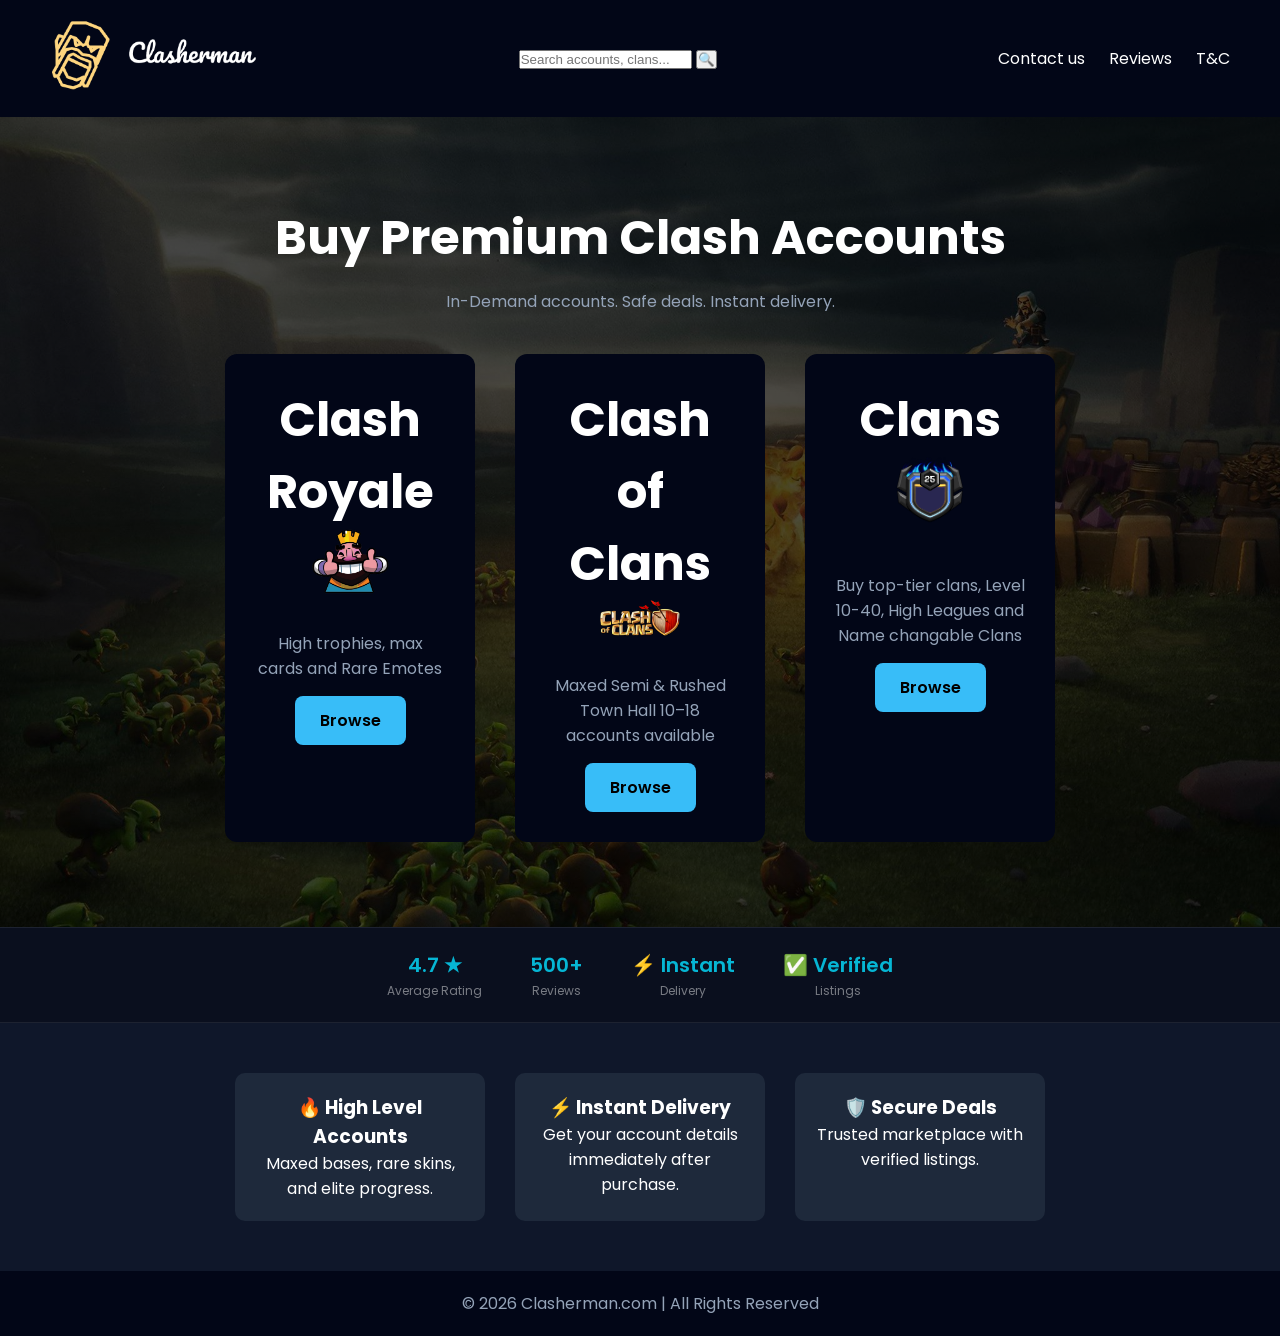
==== index.html @ 22ce2dc6 "Update index.html" ====
<!DOCTYPE html>
<html lang="en">
<head>
<meta charset="UTF-8">
<meta name="viewport" content="width=device-width, initial-scale=1.0">

<title>Clasherman - Premium Game Accounts</title>

<link rel="stylesheet" href="style.css">

<link href="https://fonts.googleapis.com/css2?family=Poppins:wght@300;500;700&display=swap" rel="stylesheet">
</head>

<body>

<!-- NAVBAR -->


<header class="navbar">
    
    <div class="logo">
    <img src="images/logo.png" alt="Clasherman Logo">
</div>

<div class="search-container">
    <input type="text" id="searchInput" placeholder="Search accounts, clans..." />
    <button id="searchBtn">🔍</button>
    <div id="searchResults" class="search-results"></div>
</div>

   <div class="mobile-nav">
    <a href="contact.html">Contact us</a>
    <a href="reviews.html">Reviews</a>
    <a href="terms.html">T&C</a>
</div>
</header>

<!-- HERO SECTION -->
<section class="hero">
    <div class="hero-content">
        <h2>Buy Premium Clash Accounts</h2>
        <p>In-Demand accounts. Safe deals. Instant delivery.</p>
       
        <section class="games">
   
    <div class="card">
        <h2>Clash Royale</h2>
        <img src="images/cr.png" class="card-img">
        <p>High trophies, max cards and Rare Emotes</p>
        <a href="cr.html" class="btn">Browse</a>
    </div>

     <div class="card">

        <h2>Clash of Clans</h2>
        <img src="images/coc.png" class="card-img">
        <p>Maxed Semi & Rushed Town Hall 10–18 accounts available</p>
        <a href="coc.html"class="btn">Browse</a>
    </div>


    <div class="card">
        <h2>Clans</h2>
        <img src="images/clan.png" class="card-img">
        <p>Buy top-tier clans, Level 10-40, High Leagues and Name changable Clans</p>
        <a href="clans.html"class="btn">Browse</a>
    </div>
</section>
    </div>
</section>

<!-- TRUST BAR -->
<section class="trust-bar">
    <div class="trust-item">
        <div class="trust-num">4.7 ★</div>
        <div class="trust-label">Average Rating</div>
    </div>
    <div class="trust-item">
        <div class="trust-num">500+</div>
        <div class="trust-label">Reviews</div>
    </div>
    <div class="trust-item">
        <div class="trust-num">⚡ Instant</div>
        <div class="trust-label">Delivery</div>
    </div>
    <div class="trust-item">
        <div class="trust-num">✅ Verified</div>
        <div class="trust-label">Listings</div>
    </div>
</section>

<style>
.trust-bar {
    display: flex;
    justify-content: center;
    align-items: center;
    gap: 48px;
    padding: 22px 24px;
    background: #0a0f1e;
    border-top: 1px solid rgba(255,255,255,0.08);
    border-bottom: 1px solid rgba(255,255,255,0.08);
    flex-wrap: wrap;
}
.trust-item {
    text-align: center;
}
.trust-num {
    font-size: 20px;
    font-weight: 600;
    color: #06b6d4;
    font-family: 'Poppins', sans-serif;
}
.trust-label {
    font-size: 12px;
    color: rgba(255,255,255,0.45);
    margin-top: 2px;
    font-family: 'Poppins', sans-serif;
}
</style>

<!-- FEATURES -->
<section class="features">
    <div class="feature-box">
        <h3>🔥 High Level Accounts</h3>
        <p>Maxed bases, rare skins, and elite progress.</p>
    </div>

    <div class="feature-box">
        <h3>⚡ Instant Delivery</h3>
        <p>Get your account details immediately after purchase.</p>
    </div>

    <div class="feature-box">
        <h3>🛡️ Secure Deals</h3>
        <p>Trusted marketplace with verified listings.</p>
    </div>
</section>

<!-- GAME SECTIONS -->


<!-- FOOTER -->
<footer>
    <p>© 2026 Clasherman.com | All Rights Reserved</p>
</footer>

</body>
</html>
---- style.css ----
* {
    margin: 0;
    padding: 0;
    box-sizing: border-box;
}

body {
    font-family: 'Poppins', sans-serif;
    background: #0f172a;
    color: white;
}

/* NAVBAR */
.navbar {
    display: flex;
    justify-content: space-between;
    align-items: center;
    padding: 20px 50px;
    background: #020617;
    flex-wrap: wrap;
}

.navbar a {
    color: white;
    margin-left: 20px;
    text-decoration: none;
    transition: 0.3s;
}

.navbar a:hover {
    color: #38bdf8;
}

.logo img {
    height: 70px;
    width: auto;
}

/* HERO */
.hero {
    min-height: 90vh;
    display: flex;
    justify-content: center;
    align-items: center;
    text-align: center;
    padding: 20px;

    background: 
        linear-gradient(rgba(0,0,0,0.7), rgba(0,0,0,0.7)),
        url("/images/bp.jpg");

    background-size: cover;
    background-position: center;
}

.hero h2 {
    font-size: 48px;
}

.hero p {
    margin: 15px 0;
    color: #94a3b8;
}

/* BUTTONS */
.buttons {
    display: flex;
    justify-content: center;
    gap: 30px;
    margin-top: 20px;
    flex-wrap: wrap;
}

.btn {
    padding: 12px 25px;
    background: #38bdf8;
    color: black;
    border-radius: 8px;
    font-weight: 600;
    text-decoration: none;
    display: inline-block;
}

.btn.secondary {
    background: transparent;
    border: 2px solid #38bdf8;
    color: #38bdf8;
}

/* FEATURES */
.features {
    display: flex;
    justify-content: center;
    gap: 30px;
    padding: 50px 20px;
    flex-wrap: wrap;
}

.feature-box {
    background: #1e293b;
    padding: 20px;
    border-radius: 10px;
    width: 250px;
    text-align: center;
}

/* GAME CARDS */
.games {
    display: flex;
    justify-content: center;
    gap: 40px;
    margin-top: 40px;
    flex-wrap: wrap;
    padding: 0 20px;
}

.card {
    background: #020617;
    padding: 30px;
    border-radius: 12px;
    text-align: center;
    width: 250px;
    transition: 0.3s;
}

.card:hover {
    transform: translateY(-10px);
    background: #1e293b;
}

.card-img {
    width: 80px;
    margin-bottom: 15px;
    transition: 0.3s;
}

.card:hover .card-img {
    transform: scale(1.1);
}

/* FOOTER */
footer {
    text-align: center;
    padding: 20px;
    background: #020617;
    color: #94a3b8;
}

/* ================= RESPONSIVE ================= */

/* Tablet */
@media (max-width: 992px) {
    .navbar {
        padding: 20px;
    }

    .hero h2 {
        font-size: 36px;
    }

    .features {
        gap: 20px;
    }

    .games {
        gap: 30px;
    }
}

/* Mobile */
@media (max-width: 768px) {

    /* Navbar */
    .navbar {
        flex-direction: column;
        text-align: center;
        gap: 10px;
    }

    .navbar a {
        margin: 8px 0;
    }

    .logo img {
        height: 50px;
    }

    /* Hero */
    .hero {
        min-height: 70vh;
    }

    .hero h2 {
        font-size: 28px;
    }

    .hero p {
        font-size: 14px;
    }

    /* Buttons */
    .buttons {
        flex-direction: column;
        align-items: center;
        gap: 15px;
    }

    .btn {
        width: 90%;
        text-align: center;
    }

    /* Features */
    .features {
        flex-direction: column;
        align-items: center;
    }

    .feature-box {
        width: 90%;
    }

    /* Cards */
    .games {
        flex-direction: column;
        align-items: center;
    }

    .card {
        width: 90%;
    }
}
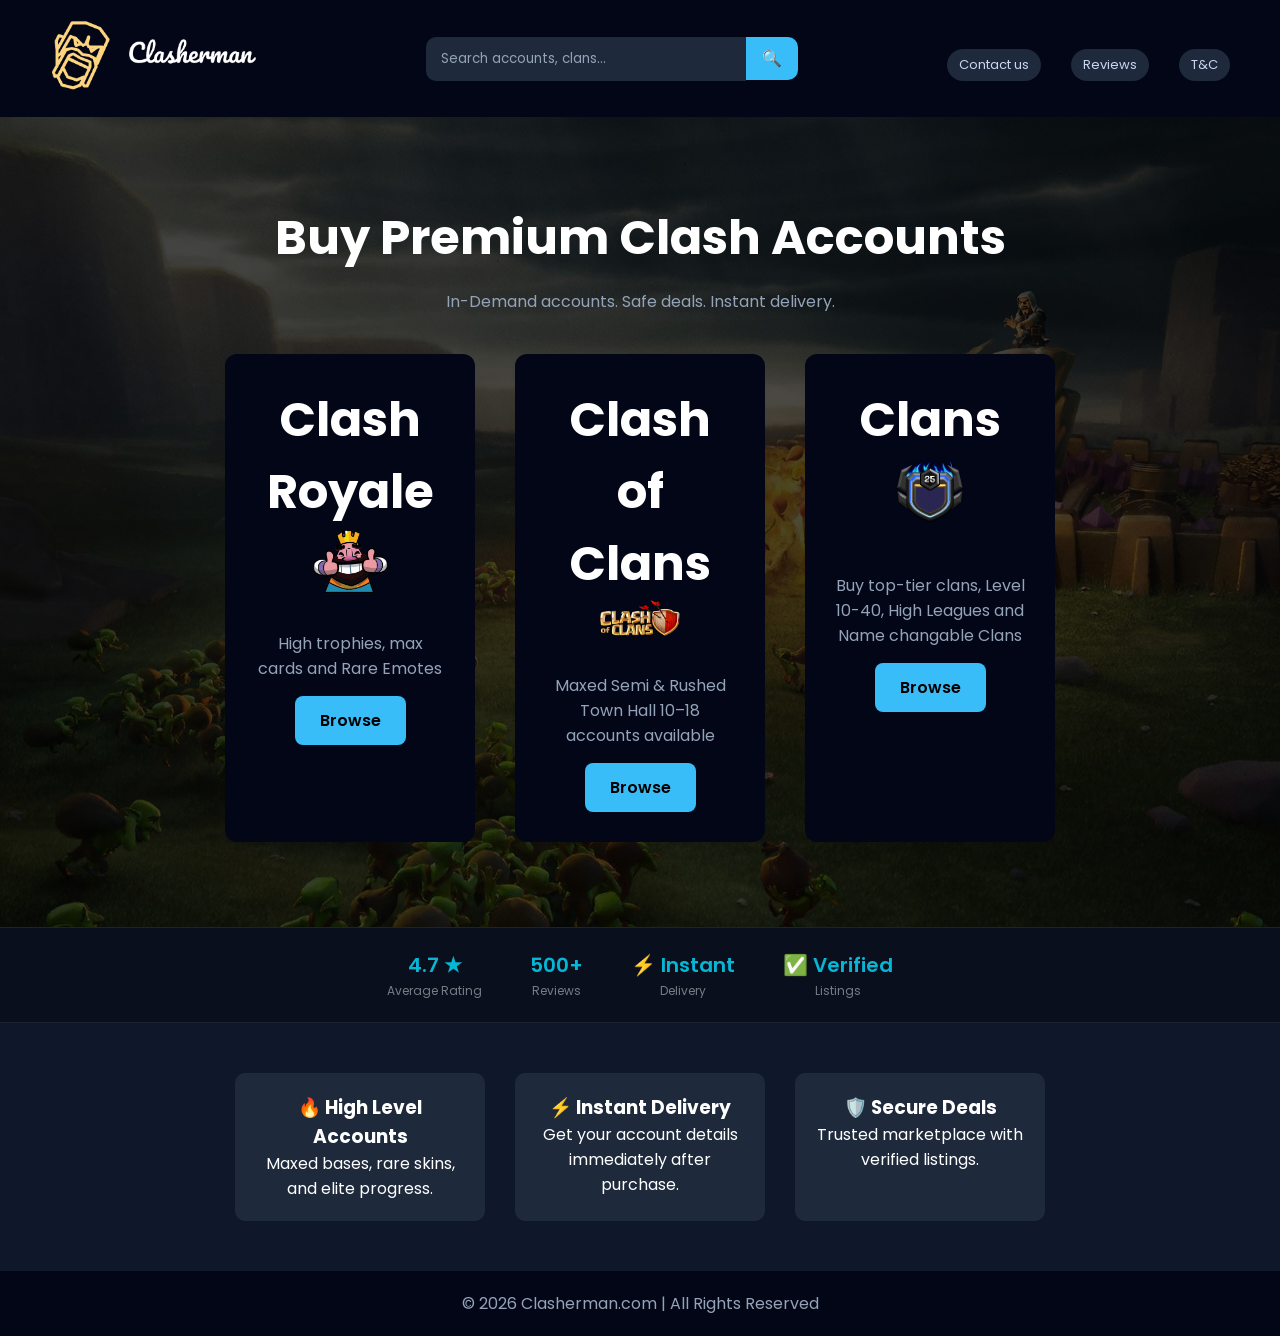
==== commit 3e26ee33: "Add files via upload" ====
--- a/index.html
+++ b/index.html
@@ -145,4 +145,4 @@
 </footer>
 
 </body>
-</html>
+</html>
--- a/style.css
+++ b/style.css
@@ -10,6 +10,99 @@
     color: white;
 }
 
+.search-container {
+    position: relative;
+    margin-left: 40px;
+}
+
+.search-container input {
+    padding: 10px 15px;
+    width: 250px;
+    border-radius: 8px;
+    border: none;
+    outline: none;
+    font-family: 'Poppins', sans-serif;
+}
+
+.search-container {
+    position: relative;
+    margin-left: 40px;
+    display: flex;
+    align-items: center;
+}
+
+.search-container input {
+    padding: 12px 15px;
+    width: 320px; /* wider */
+    border-radius: 10px 0 0 10px;
+    border: none;
+    outline: none;
+    font-family: 'Poppins', sans-serif;
+    background: #1e293b;
+    color: white;
+}
+
+.search-container input::placeholder {
+    color: #94a3b8;
+}
+
+.search-container button {
+    padding: 12px 16px;
+    border: none;
+    background: #38bdf8;
+    color: white;
+    border-radius: 0 10px 10px 0;
+    cursor: pointer;
+    font-size: 16px;
+}
+
+.search-container button:hover {
+    background: #0ea5e9;
+}
+
+/* Dropdown */
+.search-results {
+    position: absolute;
+    top: 50px;
+    width: 100%;
+    background: #0f172a;
+    border-radius: 10px;
+    display: none;
+    max-height: 250px;
+    overflow-y: auto;
+    z-index: 999;
+    border: 1px solid #1e293b;
+}
+
+.search-results div {
+    padding: 12px;
+    cursor: pointer;
+    border-bottom: 1px solid #1e293b;
+    color: white;
+}
+
+.search-results div:hover {
+    background: #1e293b;
+}
+
+@media (max-width: 768px) {
+    .search-container {
+        width: 100%;
+        margin: 10px 0;
+    }
+
+    .search-container input {
+        max-width: 100%;
+        width: 100%;
+        font-size: 14px;
+    }
+
+    .search-container button {
+        padding: 10px;
+    }
+}
+
+
 /* NAVBAR */
 .navbar {
     display: flex;
@@ -29,6 +122,29 @@
 
 .navbar a:hover {
     color: #38bdf8;
+}
+
+.mobile-nav {
+    display: flex;
+    justify-content: center;
+    gap: 10px;
+    margin-top: 12px;
+    flex-wrap: wrap;
+}
+
+.mobile-nav a {
+    text-decoration: none;
+    color: #cbd5f5;
+    font-size: 13px;
+    padding: 6px 12px;
+    background: #1e293b;
+    border-radius: 20px;
+    transition: 0.2s;
+}
+
+.mobile-nav a:hover {
+    background: #38bdf8;
+    color: white;
 }
 
 .logo img {
@@ -230,3 +346,13 @@
         width: 90%;
     }
 }
+
+.email-link {
+    color: #38bdf8;
+    text-decoration: none;
+    font-weight: 500;
+}
+
+.email-link:hover {
+    text-decoration: underline;
+}
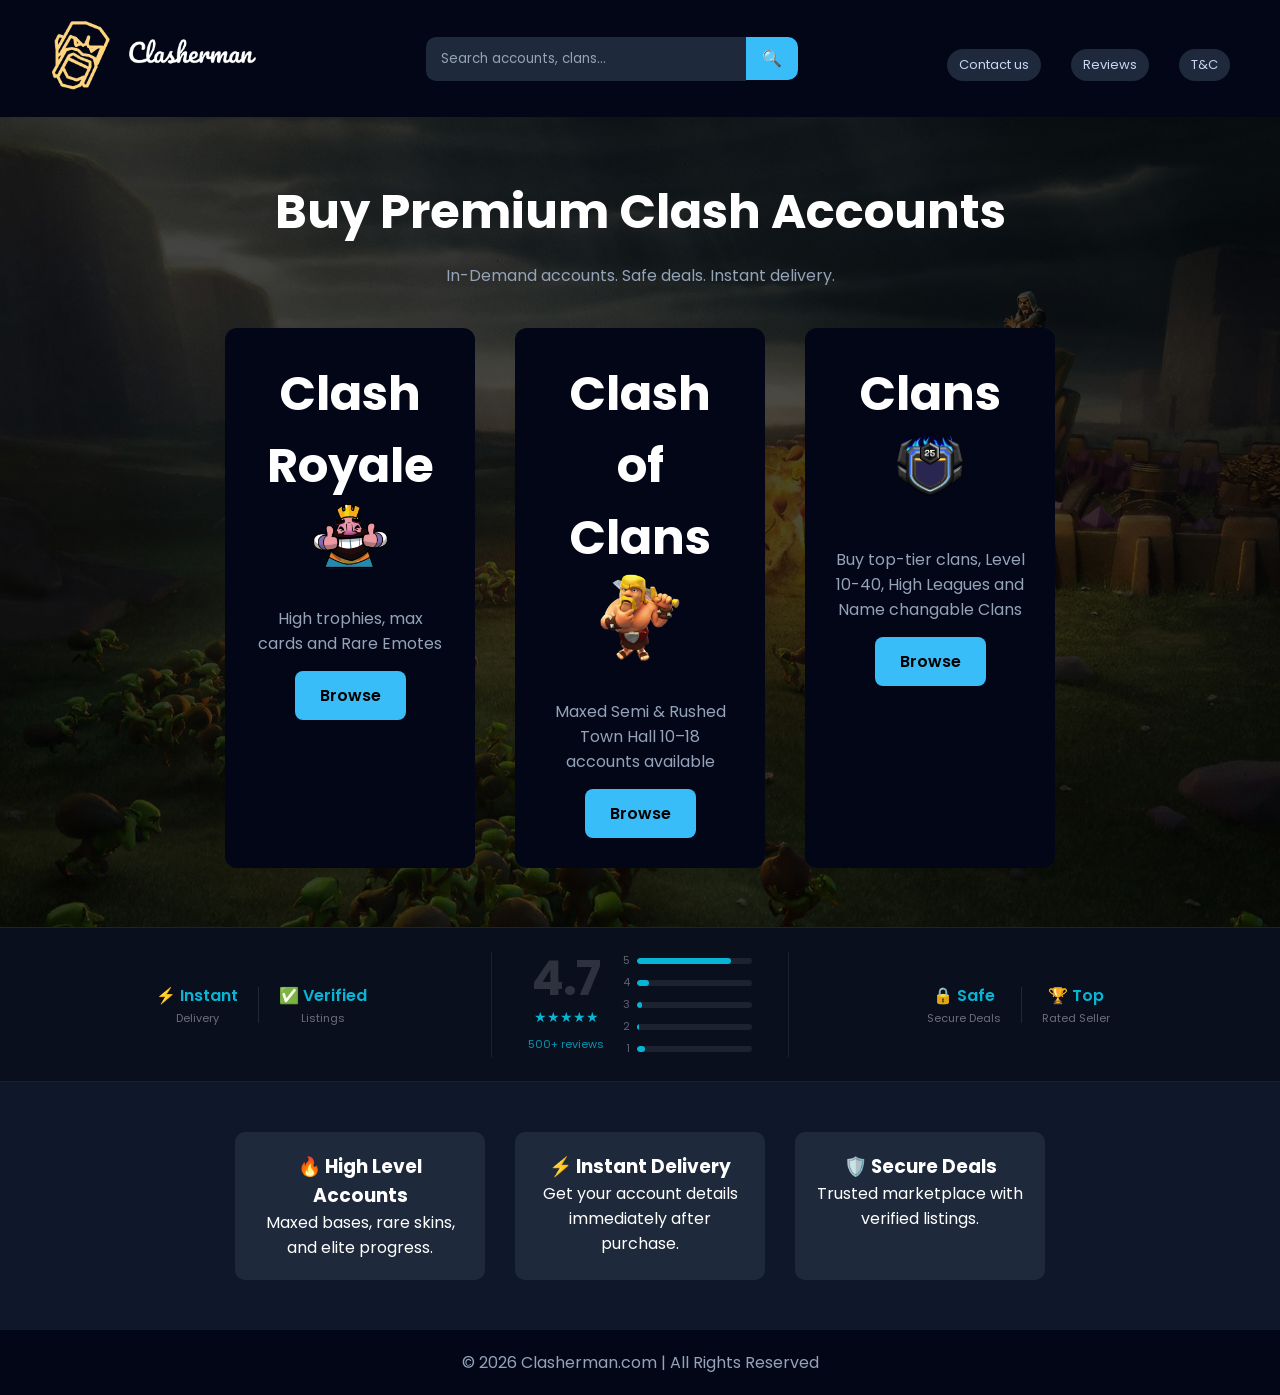
==== commit b8c72685: "Update index.html" ====
--- a/index.html
+++ b/index.html
@@ -10,29 +10,40 @@
 
 <link href="https://fonts.googleapis.com/css2?family=Poppins:wght@300;500;700&display=swap" rel="stylesheet">
 </head>
-
+<!--Start of Tawk.to Script-->
+<!--Start of Tawk.to Script-->
+<script type="text/javascript">
+var Tawk_API=Tawk_API||{}, Tawk_LoadStart=new Date();
+(function(){
+var s1=document.createElement("script"),s0=document.getElementsByTagName("script")[0];
+s1.async=true;
+s1.src='https://embed.tawk.to/69d222061772311c3585e2a0/1jled9qr1';
+s1.charset='UTF-8';
+s1.setAttribute('crossorigin','*');
+s0.parentNode.insertBefore(s1,s0);
+})();
+</script>
+<!--End of Tawk.to Script-->
+<!--End of Tawk.to Script-->
 <body>
 
 <!-- NAVBAR -->
-
-
 <header class="navbar">
-    
     <div class="logo">
-    <img src="images/logo.png" alt="Clasherman Logo">
-</div>
-
-<div class="search-container">
-    <input type="text" id="searchInput" placeholder="Search accounts, clans..." />
-    <button id="searchBtn">🔍</button>
-    <div id="searchResults" class="search-results"></div>
-</div>
-
-   <div class="mobile-nav">
-    <a href="contact.html">Contact us</a>
-    <a href="reviews.html">Reviews</a>
-    <a href="terms.html">T&C</a>
-</div>
+        <img src="images/logo.png" alt="Clasherman Logo">
+    </div>
+
+    <div class="search-container">
+        <input type="text" id="searchInput" placeholder="Search accounts, clans..." />
+        <button id="searchBtn">🔍</button>
+        <div id="searchResults" class="search-results"></div>
+    </div>
+
+    <div class="mobile-nav">
+        <a href="https://tawk.to/chat/69d222061772311c3585e2a0/1jled9qr1">Contact us</a>
+        <a href="reviews.html">Reviews</a>
+        <a href="terms.html">T&C</a>
+    </div>
 </header>
 
 <!-- HERO SECTION -->
@@ -40,81 +51,183 @@
     <div class="hero-content">
         <h2>Buy Premium Clash Accounts</h2>
         <p>In-Demand accounts. Safe deals. Instant delivery.</p>
-       
+
         <section class="games">
-   
-    <div class="card">
-        <h2>Clash Royale</h2>
-        <img src="images/cr.png" class="card-img">
-        <p>High trophies, max cards and Rare Emotes</p>
-        <a href="cr.html" class="btn">Browse</a>
-    </div>
-
-     <div class="card">
-
-        <h2>Clash of Clans</h2>
-        <img src="images/coc.png" class="card-img">
-        <p>Maxed Semi & Rushed Town Hall 10–18 accounts available</p>
-        <a href="coc.html"class="btn">Browse</a>
-    </div>
-
-
-    <div class="card">
-        <h2>Clans</h2>
-        <img src="images/clan.png" class="card-img">
-        <p>Buy top-tier clans, Level 10-40, High Leagues and Name changable Clans</p>
-        <a href="clans.html"class="btn">Browse</a>
+            <div class="card">
+                <h2>Clash Royale</h2>
+                <img src="images/cr.png" class="card-img">
+                <p>High trophies, max cards and Rare Emotes</p>
+                <a href="cr.html" class="btn">Browse</a>
+            </div>
+            <div class="card">
+                <h2>Clash of Clans</h2>
+                <img src="images/coc.png" class="card-img">
+                <p>Maxed Semi & Rushed Town Hall 10–18 accounts available</p>
+                <a href="coc.html" class="btn">Browse</a>
+            </div>
+            <div class="card">
+                <h2>Clans</h2>
+                <img src="images/clan.png" class="card-img">
+                <p>Buy top-tier clans, Level 10-40, High Leagues and Name changable Clans</p>
+                <a href="clans.html" class="btn">Browse</a>
+            </div>
+        </section>
     </div>
 </section>
-    </div>
+
+<!-- TRUST + RATING BAR -->
+<section class="trust-rating-bar">
+
+    <!-- Left: stat pills -->
+    <div class="trust-stats">
+        <div class="trust-item">
+            <div class="trust-num">⚡ Instant</div>
+            <div class="trust-label">Delivery</div>
+        </div>
+        <div class="trust-divider"></div>
+        <div class="trust-item">
+            <div class="trust-num">✅ Verified</div>
+            <div class="trust-label">Listings</div>
+        </div>
+    </div>
+
+    <!-- Center: big score + bars -->
+    <div class="rating-center">
+        <div class="rating-score-col">
+            <div class="rating-big">4.7</div>
+            <div class="rating-stars">★★★★★</div>
+            <a href="reviews.html" class="rating-link">500+ reviews</a>
+        </div>
+        <div class="rating-bars-col">
+            <div class="rb-row"><span class="rb-lbl">5</span><div class="rb-track"><div class="rb-fill" style="width:82%"></div></div></div>
+            <div class="rb-row"><span class="rb-lbl">4</span><div class="rb-track"><div class="rb-fill" style="width:10%"></div></div></div>
+            <div class="rb-row"><span class="rb-lbl">3</span><div class="rb-track"><div class="rb-fill" style="width:4%"></div></div></div>
+            <div class="rb-row"><span class="rb-lbl">2</span><div class="rb-track"><div class="rb-fill" style="width:2%"></div></div></div>
+            <div class="rb-row"><span class="rb-lbl">1</span><div class="rb-track"><div class="rb-fill" style="width:7%"></div></div></div>
+        </div>
+    </div>
+
+    <!-- Right: stat pills -->
+    <div class="trust-stats">
+        <div class="trust-item">
+            <div class="trust-num">🔒 Safe</div>
+            <div class="trust-label">Secure Deals</div>
+        </div>
+        <div class="trust-divider"></div>
+        <div class="trust-item">
+            <div class="trust-num">🏆 Top</div>
+            <div class="trust-label">Rated Seller</div>
+        </div>
+    </div>
+
 </section>
 
-<!-- TRUST BAR -->
-<section class="trust-bar">
-    <div class="trust-item">
-        <div class="trust-num">4.7 ★</div>
-        <div class="trust-label">Average Rating</div>
-    </div>
-    <div class="trust-item">
-        <div class="trust-num">500+</div>
-        <div class="trust-label">Reviews</div>
-    </div>
-    <div class="trust-item">
-        <div class="trust-num">⚡ Instant</div>
-        <div class="trust-label">Delivery</div>
-    </div>
-    <div class="trust-item">
-        <div class="trust-num">✅ Verified</div>
-        <div class="trust-label">Listings</div>
-    </div>
-</section>
-
 <style>
-.trust-bar {
-    display: flex;
+/* TRUST + RATING BAR */
+.trust-rating-bar {
+    display: flex;
+    align-items: center;
     justify-content: center;
-    align-items: center;
-    gap: 48px;
-    padding: 22px 24px;
+    gap: 0;
     background: #0a0f1e;
     border-top: 1px solid rgba(255,255,255,0.08);
     border-bottom: 1px solid rgba(255,255,255,0.08);
+    padding: 24px 32px;
     flex-wrap: wrap;
+    font-family: 'Poppins', sans-serif;
+}
+
+/* Stat pills left/right */
+.trust-stats {
+    display: flex;
+    align-items: center;
+    gap: 20px;
+    flex: 1;
+    justify-content: center;
+    min-width: 180px;
 }
 .trust-item {
     text-align: center;
 }
 .trust-num {
-    font-size: 20px;
+    font-size: 16px;
     font-weight: 600;
     color: #06b6d4;
-    font-family: 'Poppins', sans-serif;
 }
 .trust-label {
-    font-size: 12px;
-    color: rgba(255,255,255,0.45);
+    font-size: 11px;
+    color: rgba(255,255,255,0.4);
     margin-top: 2px;
-    font-family: 'Poppins', sans-serif;
+}
+.trust-divider {
+    width: 1px;
+    height: 36px;
+    background: rgba(255,255,255,0.1);
+}
+
+/* Center rating block */
+.rating-center {
+    display: flex;
+    align-items: center;
+    gap: 18px;
+    padding: 0 36px;
+    border-left: 1px solid rgba(255,255,255,0.08);
+    border-right: 1px solid rgba(255,255,255,0.08);
+    flex-shrink: 0;
+}
+.rating-score-col {
+    text-align: center;
+}
+.rating-big {
+    font-size: 48px;
+    font-weight: 700;
+    color: rgba(255,255,255,0.15);
+    line-height: 1;
+    letter-spacing: -1px;
+}
+.rating-stars {
+    color: #06b6d4;
+    font-size: 14px;
+    margin: 4px 0 2px;
+}
+.rating-link {
+    font-size: 11px;
+    color: #06b6d4;
+    text-decoration: none;
+    opacity: 0.8;
+}
+.rating-link:hover { opacity: 1; }
+
+/* Mini bars */
+.rating-bars-col {
+    display: flex;
+    flex-direction: column;
+    gap: 5px;
+    min-width: 130px;
+}
+.rb-row {
+    display: flex;
+    align-items: center;
+    gap: 7px;
+}
+.rb-lbl {
+    font-size: 11px;
+    color: rgba(255,255,255,0.35);
+    width: 8px;
+    text-align: right;
+    flex-shrink: 0;
+}
+.rb-track {
+    flex: 1;
+    height: 6px;
+    background: rgba(255,255,255,0.08);
+    border-radius: 99px;
+    overflow: hidden;
+}
+.rb-fill {
+    height: 100%;
+    background: #06b6d4;
+    border-radius: 99px;
 }
 </style>
 
@@ -136,13 +249,10 @@
     </div>
 </section>
 
-<!-- GAME SECTIONS -->
-
-
 <!-- FOOTER -->
 <footer>
     <p>© 2026 Clasherman.com | All Rights Reserved</p>
 </footer>
 
 </body>
-</html>+</html>
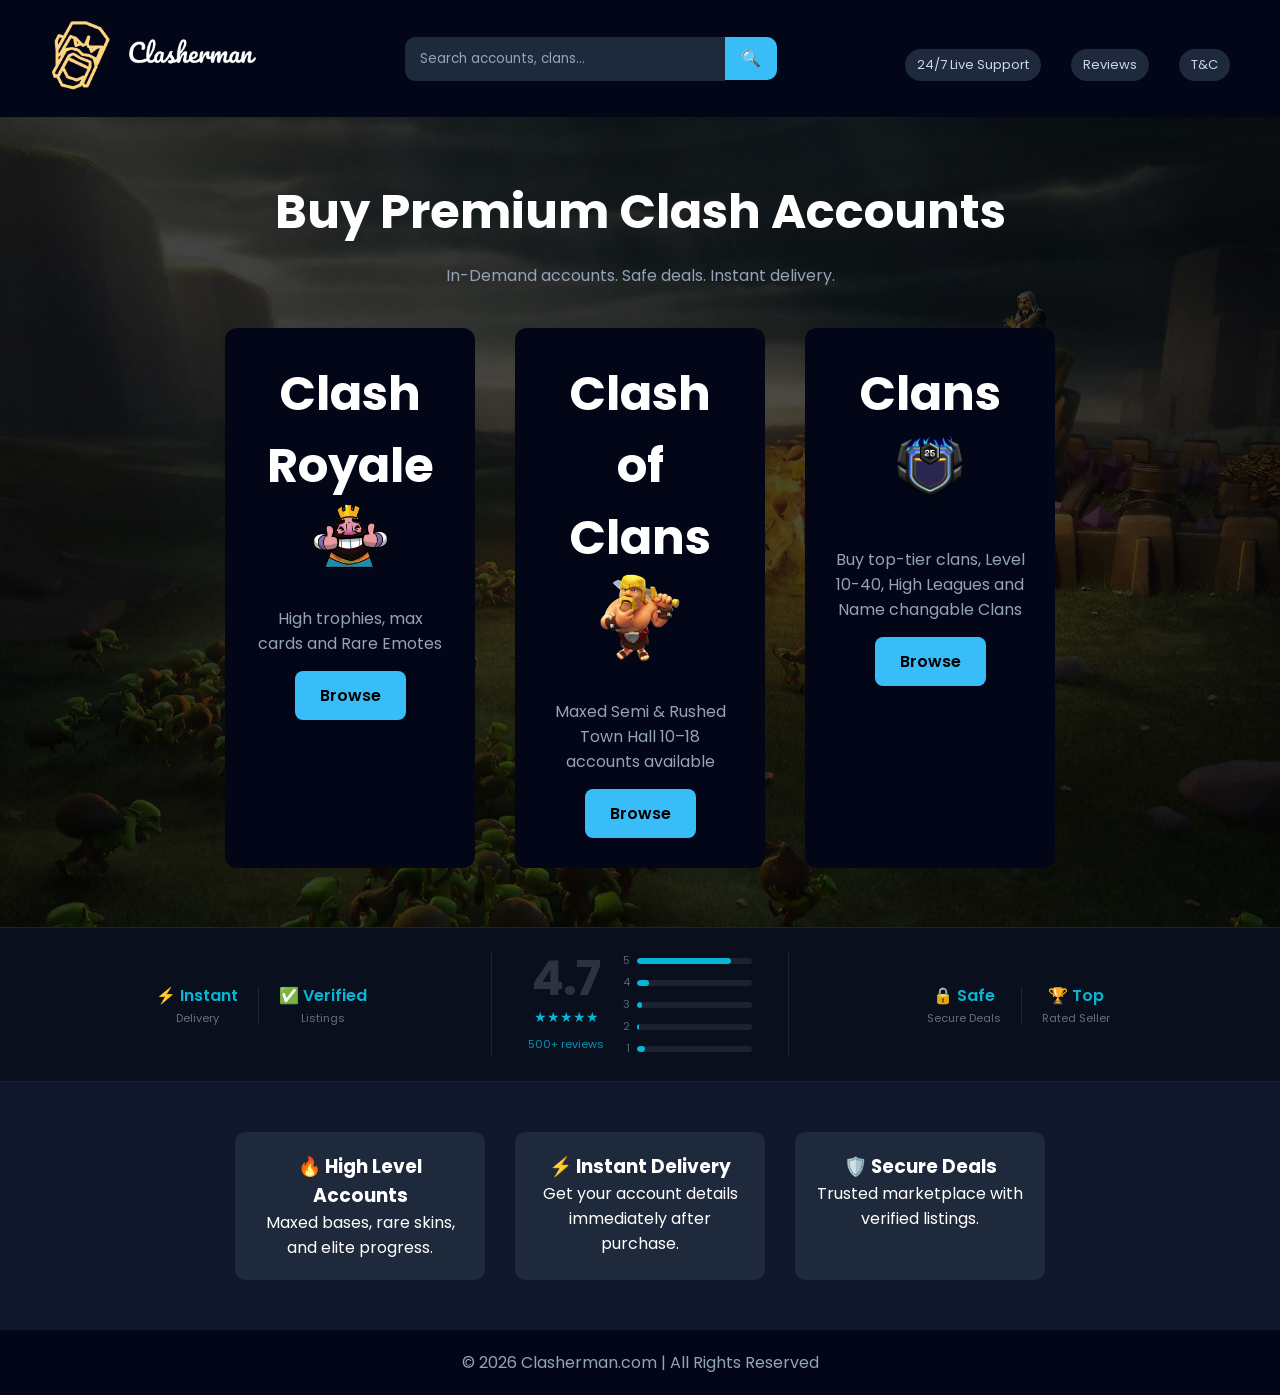
==== commit 3cc8bad4: "Update index.html" ====
--- a/index.html
+++ b/index.html
@@ -40,7 +40,7 @@
     </div>
 
     <div class="mobile-nav">
-        <a href="https://tawk.to/chat/69d222061772311c3585e2a0/1jled9qr1">Contact us</a>
+        <a href="https://tawk.to/chat/69d222061772311c3585e2a0/1jled9qr1">24/7 Live Support</a>
         <a href="reviews.html">Reviews</a>
         <a href="terms.html">T&C</a>
     </div>
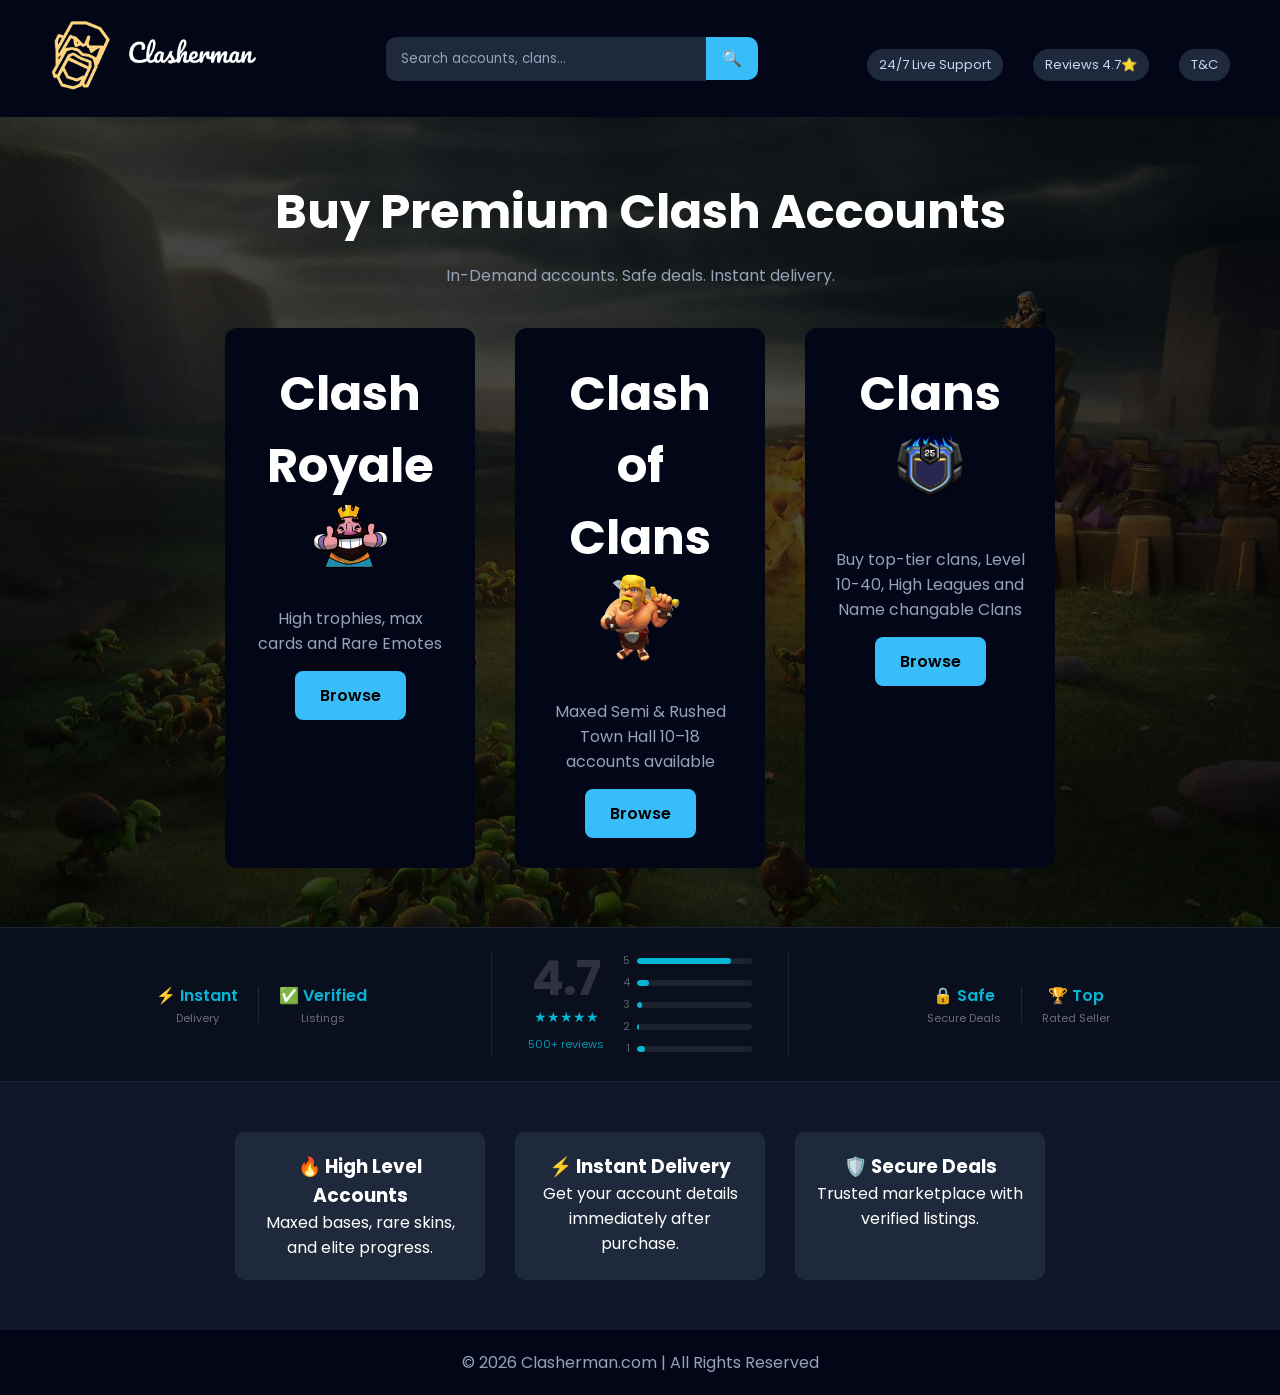
==== commit 9b4c90dc: "Update index.html" ====
--- a/index.html
+++ b/index.html
@@ -41,7 +41,7 @@
 
     <div class="mobile-nav">
         <a href="https://tawk.to/chat/69d222061772311c3585e2a0/1jled9qr1">24/7 Live Support</a>
-        <a href="reviews.html">Reviews</a>
+        <a href="reviews.html">Reviews 4.7⭐️</a>
         <a href="terms.html">T&C</a>
     </div>
 </header>
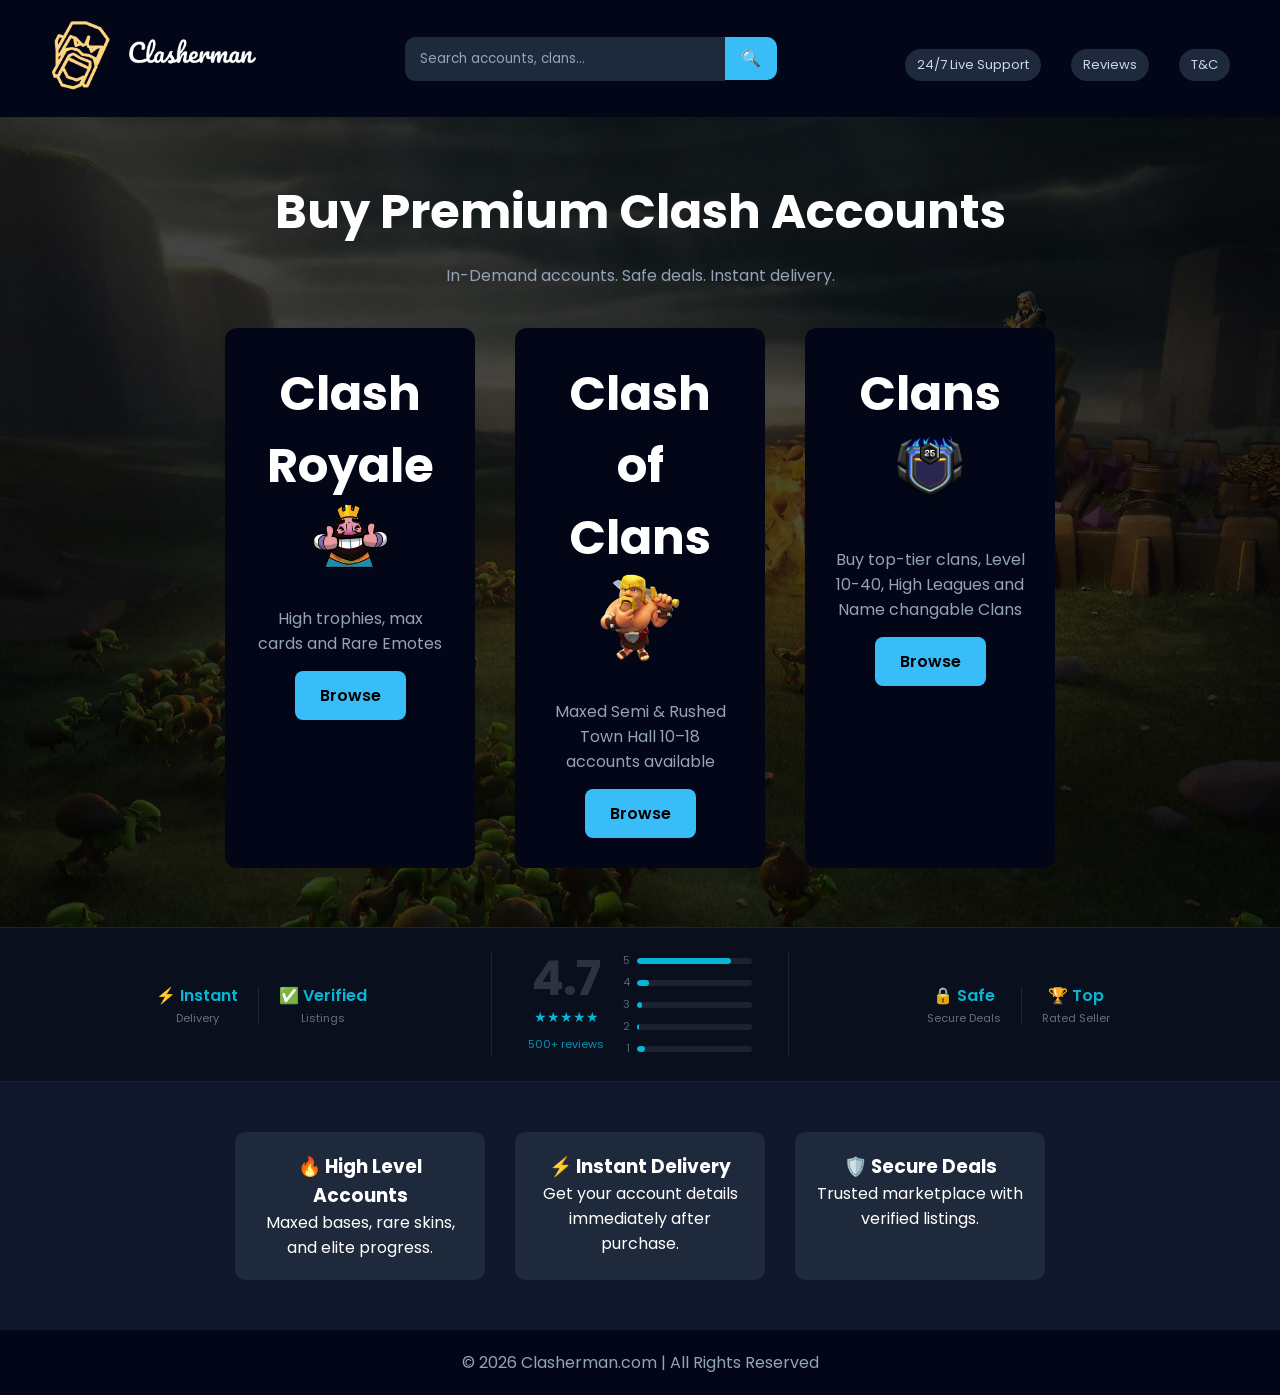
==== commit 2031b939: "Update index.html" ====
--- a/index.html
+++ b/index.html
@@ -41,7 +41,7 @@
 
     <div class="mobile-nav">
         <a href="https://tawk.to/chat/69d222061772311c3585e2a0/1jled9qr1">24/7 Live Support</a>
-        <a href="reviews.html">Reviews 4.7⭐️</a>
+        <a href="reviews.html">Reviews</a>
         <a href="terms.html">T&C</a>
     </div>
 </header>
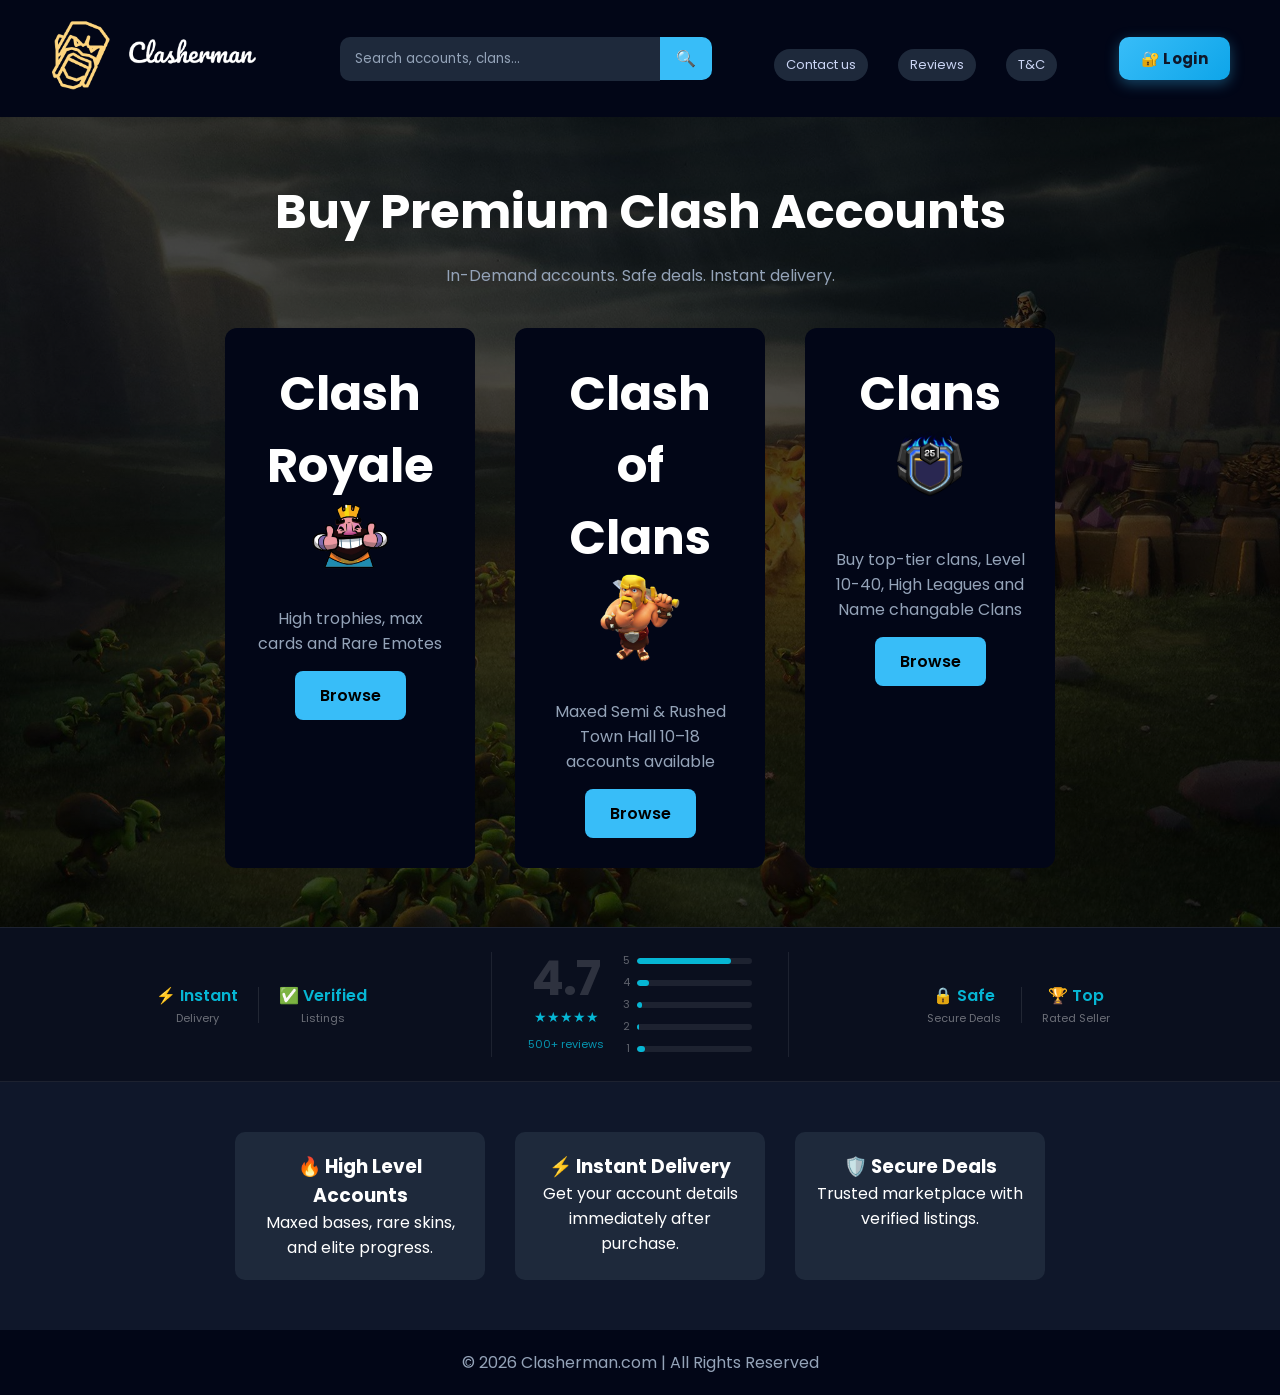
==== commit 6b38e2b3: "Add files via upload" ====
--- a/index.html
+++ b/index.html
@@ -40,11 +40,466 @@
     </div>
 
     <div class="mobile-nav">
-        <a href="https://tawk.to/chat/69d222061772311c3585e2a0/1jled9qr1">24/7 Live Support</a>
+        <a href="https://tawk.to/chat/69d222061772311c3585e2a0/1jled9qr1" target="_blank">Contact us</a>
         <a href="reviews.html">Reviews</a>
         <a href="terms.html">T&C</a>
     </div>
+
+    <div class="nav-auth">
+        <span id="authBtn" onclick="openAuth()" class="nav-login-btn">🔐 Login</span>
+        <span id="userGreeting" style="display:none;" class="mobile-nav-user">
+            <img id="userAvatar" src="" style="width:32px;height:32px;border-radius:50%;border:2px solid #38bdf8;object-fit:cover;background:#1e293b;">
+            <span id="userNameDisplay"></span>
+            <span onclick="logout()" class="mobile-nav-logout">Logout</span>
+        </span>
+    </div>
 </header>
+
+<!-- AUTH MODAL -->
+<div id="authModal" class="auth-overlay" onclick="closeAuthOutside(event)">
+    <div class="auth-box">
+        <button class="auth-close" onclick="closeAuth()">✕</button>
+
+        <div class="auth-tabs" id="authTabs">
+            <button id="tabLogin" class="auth-tab active" onclick="switchTab('login')">Login</button>
+            <button id="tabSignup" class="auth-tab" onclick="switchTab('signup')">Sign Up</button>
+        </div>
+
+        <!-- LOGIN FORM -->
+        <form id="loginForm" onsubmit="handleLogin(event)">
+            <p class="auth-title">Welcome back</p>
+            <input type="email" id="loginEmail" placeholder="Email" required>
+            <input type="password" id="loginPass" placeholder="Password" required>
+            <p id="loginError" class="auth-error"></p>
+            <button type="submit" class="auth-submit">Login</button>
+            <p class="forgot-link" onclick="switchTab('forgot')">Forgot password?</p>
+        </form>
+
+        <!-- SIGNUP FORM -->
+        <form id="signupForm" style="display:none;" onsubmit="handleSignup(event)">
+            <p class="auth-title">Create account</p>
+            <input type="text" id="signupName" placeholder="Username" required>
+            <input type="email" id="signupEmail" placeholder="Email" required>
+            <input type="password" id="signupPass" placeholder="Password (min 6 chars)" minlength="6" required>
+            <p id="signupError" class="auth-error"></p>
+            <button type="submit" class="auth-submit">Sign Up</button>
+        </form>
+
+        <!-- FORGOT PASSWORD FORM -->
+        <div id="forgotForm" style="display:none;">
+            <p class="auth-title">Reset password</p>
+            <p class="auth-subtitle">Enter your email and we'll send you a reset link.</p>
+            <input type="email" id="forgotEmail" placeholder="Your email address">
+            <p id="forgotError" class="auth-error"></p>
+            <p id="forgotSuccess" class="auth-success"></p>
+            <button onclick="handleForgot()" class="auth-submit">Send Reset Link</button>
+            <p class="forgot-link" onclick="switchTab('login')">← Back to login</p>
+        </div>
+    </div>
+</div>
+
+<style>
+/* NAV AUTH SLOT */
+.nav-auth {
+    display: flex;
+    align-items: center;
+    gap: 10px;
+    margin-left: 20px;
+}
+
+/* LOGIN BUTTON */
+.nav-login-btn {
+    cursor: pointer;
+    background: linear-gradient(135deg, #38bdf8, #0ea5e9);
+    color: #0f172a !important;
+    font-weight: 700;
+    padding: 10px 22px;
+    border-radius: 10px;
+    font-size: 15px;
+    letter-spacing: 0.3px;
+    box-shadow: 0 4px 14px rgba(56,189,248,0.35);
+    transition: 0.2s;
+    white-space: nowrap;
+}
+.nav-login-btn:hover {
+    background: linear-gradient(135deg, #0ea5e9, #0284c7);
+    box-shadow: 0 4px 20px rgba(56,189,248,0.5);
+    transform: translateY(-1px);
+}
+
+.mobile-nav-user {
+    display: flex;
+    align-items: center;
+    gap: 8px;
+    font-size: 13px;
+}
+#userNameDisplay {
+    color: #38bdf8;
+    font-weight: 600;
+}
+.mobile-nav-logout {
+    cursor: pointer;
+    background: transparent;
+    border: 1px solid #475569;
+    color: #94a3b8 !important;
+    padding: 4px 10px;
+    border-radius: 20px;
+    font-size: 12px;
+    transition: 0.2s;
+}
+.mobile-nav-logout:hover { border-color: #38bdf8; color: #38bdf8 !important; }
+
+/* MODAL OVERLAY */
+.auth-overlay {
+    display: none;
+    position: fixed;
+    inset: 0;
+    background: rgba(0,0,0,0.7);
+    z-index: 9999;
+    justify-content: center;
+    align-items: center;
+}
+.auth-overlay.open { display: flex; }
+
+/* MODAL BOX */
+.auth-box {
+    background: #0f172a;
+    border: 1px solid #1e293b;
+    border-radius: 16px;
+    padding: 36px 32px 28px;
+    width: 360px;
+    max-width: 90vw;
+    position: relative;
+    font-family: 'Poppins', sans-serif;
+}
+.auth-close {
+    position: absolute;
+    top: 14px; right: 16px;
+    background: none; border: none;
+    color: #94a3b8; font-size: 18px;
+    cursor: pointer;
+}
+.auth-close:hover { color: white; }
+
+/* TABS */
+.auth-tabs {
+    display: flex;
+    gap: 6px;
+    margin-bottom: 24px;
+    background: #1e293b;
+    border-radius: 10px;
+    padding: 4px;
+}
+.auth-tab {
+    flex: 1;
+    padding: 8px;
+    border: none;
+    border-radius: 8px;
+    background: transparent;
+    color: #94a3b8;
+    font-family: 'Poppins', sans-serif;
+    font-size: 14px;
+    font-weight: 500;
+    cursor: pointer;
+    transition: 0.2s;
+}
+.auth-tab.active {
+    background: #38bdf8;
+    color: #0f172a;
+    font-weight: 600;
+}
+
+/* FORM */
+.auth-title {
+    font-size: 18px;
+    font-weight: 700;
+    color: white;
+    margin-bottom: 18px;
+}
+.auth-box input {
+    width: 100%;
+    padding: 11px 14px;
+    margin-bottom: 12px;
+    border-radius: 8px;
+    border: 1px solid #1e293b;
+    background: #1e293b;
+    color: white;
+    font-family: 'Poppins', sans-serif;
+    font-size: 14px;
+    outline: none;
+    box-sizing: border-box;
+}
+.auth-box input:focus { border-color: #38bdf8; }
+.auth-box input::placeholder { color: #475569; }
+.auth-submit {
+    width: 100%;
+    padding: 11px;
+    border-radius: 8px;
+    border: none;
+    background: #38bdf8;
+    color: #0f172a;
+    font-family: 'Poppins', sans-serif;
+    font-size: 15px;
+    font-weight: 700;
+    cursor: pointer;
+    transition: 0.2s;
+    margin-top: 4px;
+}
+.auth-submit:hover { background: #0ea5e9; }
+.auth-error {
+    color: #f87171;
+    font-size: 12px;
+    margin: -6px 0 10px;
+    min-height: 16px;
+}
+.auth-success {
+    color: #4ade80;
+    font-size: 13px;
+    margin: -6px 0 10px;
+    min-height: 16px;
+}
+.auth-subtitle {
+    color: #94a3b8;
+    font-size: 13px;
+    margin: -10px 0 16px;
+}
+.forgot-link {
+    text-align: center;
+    margin-top: 12px;
+    font-size: 13px;
+    color: #38bdf8;
+    cursor: pointer;
+}
+.forgot-link:hover { text-decoration: underline; }
+</style>
+
+<!-- Firebase SDKs -->
+<script src="https://www.gstatic.com/firebasejs/10.12.2/firebase-app-compat.js"></script>
+<script src="https://www.gstatic.com/firebasejs/10.12.2/firebase-auth-compat.js"></script>
+<script src="https://www.gstatic.com/firebasejs/10.12.2/firebase-firestore-compat.js"></script>
+
+<script>
+// ── Firebase init ─────────────────────────────────────
+const firebaseConfig = {
+    apiKey: "AIzaSyDXWP9NHvhgPcsIA3Fo52CbpPTKoSejqx8",
+    authDomain: "clasherman.firebaseapp.com",
+    projectId: "clasherman",
+    storageBucket: "clasherman.firebasestorage.app",
+    messagingSenderId: "536431763369",
+    appId: "1:536431763369:web:272ca187de05caadcaeeb8",
+    measurementId: "G-GVSYVRX0Z4"
+};
+firebase.initializeApp(firebaseConfig);
+const auth = firebase.auth();
+const db = firebase.firestore();
+
+// ── Modal helpers ─────────────────────────────────────
+function openAuth() { document.getElementById('authModal').classList.add('open'); }
+function closeAuth() { document.getElementById('authModal').classList.remove('open'); }
+function closeAuthOutside(e) { if (e.target.id === 'authModal') closeAuth(); }
+
+function switchTab(tab) {
+    document.getElementById('loginForm').style.display  = tab === 'login'  ? '' : 'none';
+    document.getElementById('signupForm').style.display = tab === 'signup' ? '' : 'none';
+    document.getElementById('forgotForm').style.display = tab === 'forgot' ? '' : 'none';
+    document.getElementById('authTabs').style.display   = tab === 'forgot' ? 'none' : '';
+    document.getElementById('tabLogin').classList.toggle('active', tab === 'login');
+    document.getElementById('tabSignup').classList.toggle('active', tab === 'signup');
+    document.getElementById('loginError').textContent   = '';
+    document.getElementById('signupError').textContent  = '';
+    document.getElementById('forgotError').textContent  = '';
+    document.getElementById('forgotSuccess').textContent = '';
+}
+
+// ── Forgot Password ───────────────────────────────────
+async function handleForgot() {
+    const email   = document.getElementById('forgotEmail').value.trim();
+    const errEl   = document.getElementById('forgotError');
+    const succEl  = document.getElementById('forgotSuccess');
+    errEl.textContent = ''; succEl.textContent = '';
+    if (!email) { errEl.textContent = 'Please enter your email.'; return; }
+    try {
+        await auth.sendPasswordResetEmail(email);
+        succEl.textContent = '✅ Reset link sent! Check your inbox (and spam folder).';
+        document.getElementById('forgotEmail').value = '';
+    } catch(err) {
+        errEl.textContent = friendlyError(err.code);
+    }
+}
+
+// ── Sign Up ───────────────────────────────────────────
+// ── Device info helper ────────────────────────────────
+function getDeviceInfo() {
+    const ua = navigator.userAgent;
+    let browser = 'Unknown', os = 'Unknown';
+    if (/Chrome/.test(ua) && !/Edge/.test(ua)) browser = 'Chrome';
+    else if (/Firefox/.test(ua)) browser = 'Firefox';
+    else if (/Safari/.test(ua) && !/Chrome/.test(ua)) browser = 'Safari';
+    else if (/Edge/.test(ua)) browser = 'Edge';
+    else if (/OPR|Opera/.test(ua)) browser = 'Opera';
+    if (/Windows/.test(ua)) os = 'Windows';
+    else if (/Android/.test(ua)) os = 'Android';
+    else if (/iPhone|iPad/.test(ua)) os = 'iOS';
+    else if (/Mac/.test(ua)) os = 'Mac';
+    else if (/Linux/.test(ua)) os = 'Linux';
+    const mobile = /Mobi|Android/i.test(ua) ? 'Mobile' : 'Desktop';
+    return { browser, os, device: mobile, screenRes: `${screen.width}x${screen.height}` };
+}
+
+async function handleSignup(e) {
+    e.preventDefault();
+    const name  = document.getElementById('signupName').value.trim();
+    const email = document.getElementById('signupEmail').value.trim();
+    const pass  = document.getElementById('signupPass').value;
+    const errEl = document.getElementById('signupError');
+    const btn   = e.target.querySelector('button[type=submit]');
+    btn.disabled = true; btn.textContent = 'Creating...';
+    try {
+        const cred = await auth.createUserWithEmailAndPassword(email, pass);
+        await cred.user.updateProfile({ displayName: name });
+        await db.collection('users').doc(cred.user.uid).set({
+            name,
+            email,
+            joinedAt:      firebase.firestore.FieldValue.serverTimestamp(),
+            lastLogin:     firebase.firestore.FieldValue.serverTimestamp(),
+            loginCount:    1,
+            ...getDeviceInfo()
+        });
+        closeAuth();
+    } catch(err) {
+        errEl.textContent = friendlyError(err.code);
+    }
+    btn.disabled = false; btn.textContent = 'Sign Up';
+}
+
+// ── Login ─────────────────────────────────────────────
+async function handleLogin(e) {
+    e.preventDefault();
+    const email = document.getElementById('loginEmail').value.trim();
+    const pass  = document.getElementById('loginPass').value;
+    const errEl = document.getElementById('loginError');
+    const btn   = e.target.querySelector('button[type=submit]');
+    btn.disabled = true; btn.textContent = 'Logging in...';
+    try {
+        const cred = await auth.signInWithEmailAndPassword(email, pass);
+        await db.collection('users').doc(cred.user.uid).update({
+            lastLogin:  firebase.firestore.FieldValue.serverTimestamp(),
+            loginCount: firebase.firestore.FieldValue.increment(1),
+            ...getDeviceInfo()
+        });
+        closeAuth();
+    } catch(err) {
+        errEl.textContent = friendlyError(err.code);
+    }
+    btn.disabled = false; btn.textContent = 'Login';
+}
+
+// ── Logout ────────────────────────────────────────────
+function logout() { auth.signOut(); }
+
+// ── Auth state listener ───────────────────────────────
+auth.onAuthStateChanged(user => {
+    const btn      = document.getElementById('authBtn');
+    const greeting = document.getElementById('userGreeting');
+    const nameEl   = document.getElementById('userNameDisplay');
+    const avatarEl = document.getElementById('userAvatar');
+    if (user) {
+        btn.style.display      = 'none';
+        greeting.style.display = 'flex';
+        nameEl.textContent     = user.displayName || user.email;
+        if (avatarEl) avatarEl.src = user.photoURL || `https://api.dicebear.com/7.x/pixel-art/svg?seed=${user.uid}`;
+    } else {
+        btn.style.display      = '';
+        greeting.style.display = 'none';
+    }
+});
+
+// ── Friendly error messages ───────────────────────────
+function friendlyError(code) {
+    const map = {
+        'auth/email-already-in-use': 'This email is already registered.',
+        'auth/invalid-email':        'Invalid email address.',
+        'auth/weak-password':        'Password must be at least 6 characters.',
+        'auth/user-not-found':       'No account found. Please Sign Up first.',
+        'auth/wrong-password':       'Incorrect password. Try forgot password.',
+        'auth/invalid-credential':   'No account found or wrong password. Please Sign Up if you are new.',
+        'auth/too-many-requests':    'Too many attempts. Try again later.',
+        'auth/network-request-failed': 'Network error. Check your connection.',
+    };
+    return map[code] || `Error: ${code}`;
+}
+
+// ── Search Data ───────────────────────────────────────
+const allAccounts = [
+    // Clash of Clans
+    { title: "TH18 | RC & Warden Max | High Equipment | 17 Skins | BH10 | 4 Digit Rank", price: "$89",  game: "CoC",  page: "coc.html", link: "cocaccounts/acc1.html" },
+    { title: "TH18 | Great Britain Local | Parimal Scenery | Max Heroes | High Equipment | BH10", price: "$199", game: "CoC",  page: "coc.html", link: "cocaccounts/acc2.html" },
+    { title: "TH18 | Germany Local | Legendary Skin | High Heroes | 26 Hero Skins | High Epic Equipment", price: "$99",  game: "CoC",  page: "coc.html", link: "cocaccounts/acc3.html" },
+    { title: "TH18 Semi Max | Builder Apprentice Max | High Heroes | High Epic Equipment", price: "$59",  game: "CoC",  page: "coc.html", link: "cocaccounts/acc4.html" },
+    { title: "TH17 | Donation Account | Decent Heroes | 4 Skins | Dragon Statue", price: "$29",  game: "CoC",  page: "coc.html", link: "cocaccounts/acc5.html" },
+    { title: "TH18 | All Christmas Trees | Anniversary Cake | 28 Hero Skins | 10 Epic Equipment | BH Max", price: "$249", game: "CoC",  page: "coc.html", link: "cocaccounts/acc6.html" },
+    { title: "TH16 Semi Max | High Epic Equipment | Many Obstacles & Decorations", price: "$19",  game: "CoC",  page: "coc.html", link: "cocaccounts/acc7.html" },
+    { title: "TH16 Semi Max | Clash Mania Scenery | Dragon Statue | 6 Skins | Epic Equipment", price: "$24",  game: "CoC",  page: "coc.html", link: "cocaccounts/acc8.html" },
+    { title: "TH16 Semi Max | 2 Beautiful Sceneries | High Level Heroes | BH10", price: "$29",  game: "CoC",  page: "coc.html", link: "cocaccounts/acc9.html" },
+    { title: "TH17 Semi Max | High Level Defence | Many Epic Equipment", price: "$39",  game: "CoC",  page: "coc.html", link: "cocaccounts/acc10.html" },
+    { title: "TH18 | High Defence & Troops | 12 Epic Equipment | 12 Skins | Painter Scenery", price: "$59",  game: "CoC",  page: "coc.html", link: "cocaccounts/acc11.html" },
+    { title: "TH17 | Ghost Scenery | 10 Skins | 500 Gems Name Change | Cheap In-Game Shop", price: "$49",  game: "CoC",  page: "coc.html", link: "cocaccounts/acc12.html" },
+    { title: "TH16 Almost Maxed | High Equipment | Original Mail | Cyber Scenery", price: "$45",  game: "CoC",  page: "coc.html", link: "cocaccounts/acc13.html" },
+    { title: "TH17 Maxed | 5 Sceneries | 11 Skins | Maxed Heroes | High Level Troops", price: "$79",  game: "CoC",  page: "coc.html", link: "cocaccounts/acc14.html" },
+    // Clash Royale
+    { title: "Arena 27 | Emote Collection | Champion & Legendary Badges | Evo & Max Cards", price: "$29",  game: "CR",   page: "cr.html", link: "craccounts/acc1.html" },
+    { title: "Arena 29 | Many Emotes | Evo & Max Cards | Stacked Badges", price: "$79",  game: "CR",   page: "cr.html", link: "craccounts/acc2.html" },
+    { title: "Arena 24 | Emote & Tower Collection | Cheap", price: "$25",  game: "CR",   page: "cr.html", link: "craccounts/acc3.html" },
+    { title: "Arena 28 | Rare Emote Collection | Banner & Badges | Many Max & Evo Cards", price: "$45",  game: "CR",   page: "cr.html", link: "craccounts/acc4.html" },
+    // Clans
+    { title: "War Legends", price: "—", game: "Clan", page: "clans.html", link: "clans/clan1.html" },
+    { title: "Elite Warriors", price: "—", game: "Clan", page: "clans.html", link: "clans/clan2.html" },
+];
+
+const gameColors = { CoC: "#38bdf8", CR: "#a78bfa", Clan: "#4ade80" };
+
+const searchInput   = document.getElementById('searchInput');
+const searchBtn     = document.getElementById('searchBtn');
+const searchResults = document.getElementById('searchResults');
+
+function runSearch() {
+    const q = searchInput.value.trim().toLowerCase();
+    searchResults.innerHTML = '';
+    if (!q) { searchResults.style.display = 'none'; return; }
+
+    const matches = allAccounts.filter(a => a.title.toLowerCase().includes(q));
+
+    if (matches.length === 0) {
+        searchResults.innerHTML = '<div style="color:#94a3b8;padding:12px;">No results found</div>';
+        searchResults.style.display = 'block';
+        return;
+    }
+
+    matches.forEach(acc => {
+        const div = document.createElement('div');
+        div.style.cssText = 'display:flex;justify-content:space-between;align-items:center;gap:10px;';
+        div.innerHTML = `
+            <div>
+                <span style="font-size:10px;font-weight:700;color:${gameColors[acc.game]};margin-right:6px;">${acc.game}</span>
+                <span style="font-size:13px;">${acc.title}</span>
+            </div>
+            <span style="font-size:13px;font-weight:700;color:#38bdf8;white-space:nowrap;">${acc.price}</span>`;
+        div.addEventListener('click', () => { window.location.href = acc.link; });
+        searchResults.appendChild(div);
+    });
+    searchResults.style.display = 'block';
+}
+
+searchInput.addEventListener('input', runSearch);
+searchInput.addEventListener('keydown', e => { if (e.key === 'Enter') runSearch(); });
+searchBtn.addEventListener('click', runSearch);
+
+document.addEventListener('click', e => {
+    if (!e.target.closest('.search-container')) {
+        searchResults.style.display = 'none';
+    }
+});
+</script>
 
 <!-- HERO SECTION -->
 <section class="hero">
@@ -255,4 +710,4 @@
 </footer>
 
 </body>
-</html>
+</html>
--- a/style.css
+++ b/style.css
@@ -288,13 +288,19 @@
 
     /* Navbar */
     .navbar {
-        flex-direction: column;
-        text-align: center;
+        flex-wrap: wrap;
+        padding: 14px 20px;
         gap: 10px;
     }
 
+    /* Keep logo + login on the same top row */
+    .navbar .logo { order: 1; }
+    .navbar .nav-auth { order: 2; margin-left: auto; }
+    .navbar .search-container { order: 3; width: 100%; margin: 0; }
+    .navbar .mobile-nav { order: 4; width: 100%; justify-content: center; margin-top: 0; }
+
     .navbar a {
-        margin: 8px 0;
+        margin: 0;
     }
 
     .logo img {
@@ -355,4 +361,4 @@
 
 .email-link:hover {
     text-decoration: underline;
-}
+}
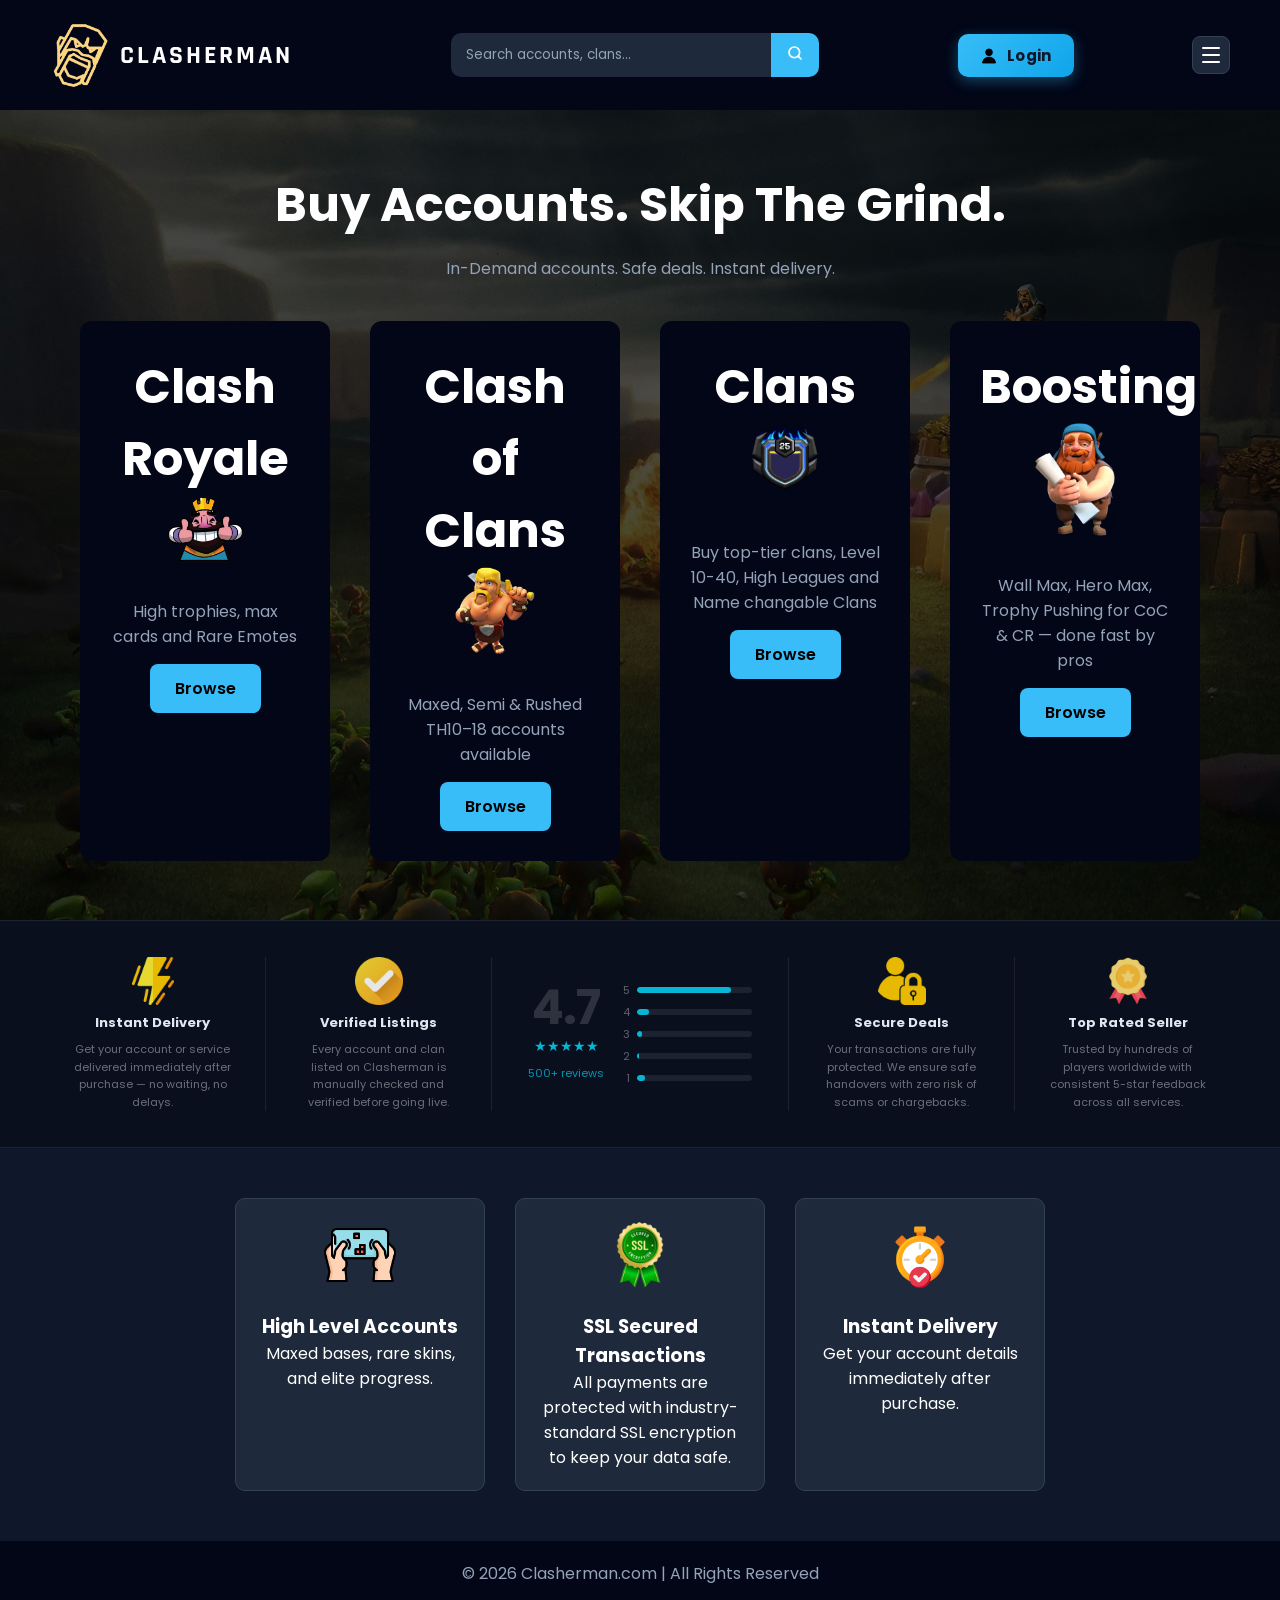
==== commit f506bd03: "Add files via upload" ====
--- a/index.html
+++ b/index.html
@@ -2,58 +2,64 @@
 <html lang="en">
 <head>
 <meta charset="UTF-8">
+<link rel="icon" type="image/png" href="images/logo3.png">
 <meta name="viewport" content="width=device-width, initial-scale=1.0">
 
 <title>Clasherman - Premium Game Accounts</title>
 
 <link rel="stylesheet" href="style.css">
 
-<link href="https://fonts.googleapis.com/css2?family=Poppins:wght@300;500;700&display=swap" rel="stylesheet">
+<link href="https://fonts.googleapis.com/css2?family=Poppins:wght@300;500;700&family=Rajdhani:wght@700&display=swap" rel="stylesheet">
 </head>
-<!--Start of Tawk.to Script-->
-<!--Start of Tawk.to Script-->
-<script type="text/javascript">
-var Tawk_API=Tawk_API||{}, Tawk_LoadStart=new Date();
-(function(){
-var s1=document.createElement("script"),s0=document.getElementsByTagName("script")[0];
-s1.async=true;
-s1.src='https://embed.tawk.to/69d222061772311c3585e2a0/1jled9qr1';
-s1.charset='UTF-8';
-s1.setAttribute('crossorigin','*');
-s0.parentNode.insertBefore(s1,s0);
-})();
-</script>
-<!--End of Tawk.to Script-->
-<!--End of Tawk.to Script-->
 <body>
 
 <!-- NAVBAR -->
 <header class="navbar">
     <div class="logo">
         <img src="images/logo.png" alt="Clasherman Logo">
+        <span class="logo-text">CLASHERMAN</span>
     </div>
 
     <div class="search-container">
         <input type="text" id="searchInput" placeholder="Search accounts, clans..." />
-        <button id="searchBtn">🔍</button>
+        <button id="searchBtn"><svg xmlns="http://www.w3.org/2000/svg" width="16" height="16" viewBox="0 0 24 24" fill="none" stroke="currentColor" stroke-width="2.5" stroke-linecap="round" stroke-linejoin="round"><circle cx="11" cy="11" r="8"/><line x1="21" y1="21" x2="16.65" y2="16.65"/></svg></button>
         <div id="searchResults" class="search-results"></div>
     </div>
 
-    <div class="mobile-nav">
-        <a href="https://tawk.to/chat/69d222061772311c3585e2a0/1jled9qr1" target="_blank">Contact us</a>
+    <div class="nav-auth">
+        <span id="authBtn" onclick="openAuth()" class="nav-login-btn"><img src="images/login.png" style="width:18px;height:18px;object-fit:contain;vertical-align:middle;margin-right:6px;"> Login</span>
+        <span id="userGreeting" style="display:none;" class="mobile-nav-user">
+            <a id="adminPanelBtn" href="admin.html" style="display:none;padding:6px 14px;border-radius:8px;background:linear-gradient(135deg,#f59e0b,#ef4444);color:#0f172a;font-family:'Poppins',sans-serif;font-size:12px;font-weight:700;text-decoration:none;white-space:nowrap;">🛡️ Admin Panel</a>
+            <div class="avatar-wrap" onclick="toggleAvatarMenu()">
+                <img id="userAvatar" src="" style="width:42px;height:42px;border-radius:50%;border:2px solid #38bdf8;object-fit:cover;background:#1e293b;cursor:pointer;">
+                <div class="avatar-dropdown" id="avatarDropdown">
+                    <span id="userNameDisplay"></span>
+                    <span onclick="logout()" class="mobile-nav-logout">Logout</span>
+                </div>
+            </div>
+        </span>
+    </div>
+
+    <!-- Hamburger — rightmost -->
+    <div class="hamburger-btn" onclick="toggleHamburger()">
+        <span></span>
+        <span></span>
+        <span></span>
+    </div>
+</header>
+
+<div class="hamburger-overlay" id="hamburgerOverlay" onclick="toggleHamburger()"></div>
+
+<div class="hamburger-menu" id="hamburgerMenu">
+    <nav class="hamburger-links">
+        <a href="index.html">Home</a>
+        <a href="boosting.html">Boosting</a>
         <a href="reviews.html">Reviews</a>
         <a href="terms.html">T&C</a>
-    </div>
-
-    <div class="nav-auth">
-        <span id="authBtn" onclick="openAuth()" class="nav-login-btn">🔐 Login</span>
-        <span id="userGreeting" style="display:none;" class="mobile-nav-user">
-            <img id="userAvatar" src="" style="width:32px;height:32px;border-radius:50%;border:2px solid #38bdf8;object-fit:cover;background:#1e293b;">
-            <span id="userNameDisplay"></span>
-            <span onclick="logout()" class="mobile-nav-logout">Logout</span>
-        </span>
-    </div>
-</header>
+        <a href="#" onclick="openMyOrders();toggleHamburger();return false;">My Orders</a>
+        <a href="#" onclick="openContactUs();toggleHamburger();return false;">Contact Us</a>
+    </nav>
+</div>
 
 <!-- AUTH MODAL -->
 <div id="authModal" class="auth-overlay" onclick="closeAuthOutside(event)">
@@ -68,8 +74,13 @@
         <!-- LOGIN FORM -->
         <form id="loginForm" onsubmit="handleLogin(event)">
             <p class="auth-title">Welcome back</p>
-            <input type="email" id="loginEmail" placeholder="Email" required>
-            <input type="password" id="loginPass" placeholder="Password" required>
+            <label class="auth-label">Email Address</label>
+            <input type="email" id="loginEmail" placeholder="Enter your email" required>
+            <label class="auth-label">Password</label>
+            <div class="auth-pass-wrap">
+                <input type="password" id="loginPass" placeholder="Enter your password" required>
+                <button type="button" class="auth-eye" onclick="togglePass('loginPass',this)"><img src="images/eye.png" style="width:16px;height:16px;object-fit:contain;vertical-align:middle;"></button>
+            </div>
             <p id="loginError" class="auth-error"></p>
             <button type="submit" class="auth-submit">Login</button>
             <p class="forgot-link" onclick="switchTab('forgot')">Forgot password?</p>
@@ -78,10 +89,34 @@
         <!-- SIGNUP FORM -->
         <form id="signupForm" style="display:none;" onsubmit="handleSignup(event)">
             <p class="auth-title">Create account</p>
-            <input type="text" id="signupName" placeholder="Username" required>
-            <input type="email" id="signupEmail" placeholder="Email" required>
-            <input type="password" id="signupPass" placeholder="Password (min 6 chars)" minlength="6" required>
+            <div style="display:flex;gap:10px;">
+                <div style="flex:1;">
+                    <label class="auth-label">First Name</label>
+                    <input type="text" id="signupFirst" placeholder="First name" required>
+                </div>
+                <div style="flex:1;">
+                    <label class="auth-label">Last Name</label>
+                    <input type="text" id="signupLast" placeholder="Last name" required>
+                </div>
+            </div>
+            <label class="auth-label">Email Address</label>
+            <input type="email" id="signupEmail" placeholder="Enter your email" required>
+            <label class="auth-label">Password</label>
+            <div class="auth-pass-wrap">
+                <input type="password" id="signupPass" placeholder="Min 6 characters" minlength="6" required>
+                <button type="button" class="auth-eye" onclick="togglePass('signupPass',this)"><img src="images/eye.png" style="width:16px;height:16px;object-fit:contain;vertical-align:middle;"></button>
+            </div>
+            <label class="auth-label">Confirm Password</label>
+            <div class="auth-pass-wrap">
+                <input type="password" id="signupConfirm" placeholder="Repeat your password" minlength="6" required>
+                <button type="button" class="auth-eye" onclick="togglePass('signupConfirm',this)"><img src="images/eye.png" style="width:16px;height:16px;object-fit:contain;vertical-align:middle;"></button>
+            </div>
+            <label class="auth-terms">
+                <input type="checkbox" id="signupTerms">
+                I agree to Clasherman's <a href="terms.html" target="_blank" style="color:#38bdf8;">Terms and Conditions</a>
+            </label>
             <p id="signupError" class="auth-error"></p>
+            <p id="signupSuccess" class="auth-success" style="font-size:14px;"></p>
             <button type="submit" class="auth-submit">Sign Up</button>
         </form>
 
@@ -99,6 +134,141 @@
 </div>
 
 <style>
+/* ── Hamburger Button ── */
+.hamburger-btn {
+    display: flex;
+    flex-direction: column;
+    justify-content: center;
+    gap: 5px;
+    width: 38px;
+    height: 38px;
+    background: #1e293b;
+    border-radius: 8px;
+    padding: 9px;
+    cursor: pointer;
+    border: 1px solid #334155;
+    flex-shrink: 0;
+}
+.hamburger-btn span {
+    display: block;
+    width: 100%;
+    height: 2px;
+    background: white;
+    border-radius: 2px;
+    transition: 0.3s;
+}
+.hamburger-btn.open span:nth-child(1) { transform: translateY(7px) rotate(45deg); }
+.hamburger-btn.open span:nth-child(2) { opacity: 0; }
+.hamburger-btn.open span:nth-child(3) { transform: translateY(-7px) rotate(-45deg); }
+
+/* ── Overlay ── */
+.hamburger-overlay {
+    display: none;
+    position: fixed;
+    inset: 0;
+    background: rgba(0,0,0,0.5);
+    z-index: 1050;
+}
+.hamburger-overlay.show { display: block; }
+
+/* ── Slide-in Menu ── */
+.hamburger-menu {
+    position: fixed;
+    top: 0;
+    right: -260px;
+    width: 240px;
+    height: 100%;
+    background: #0a0f1e;
+    border-left: 1px solid #1e293b;
+    z-index: 1099;
+    padding: 80px 20px 30px;
+    transition: right 0.3s ease;
+}
+.hamburger-menu.open { right: 0; }
+
+.hamburger-links {
+    display: flex;
+    flex-direction: column;
+    gap: 4px;
+}
+.hamburger-links a {
+    color: #cbd5e1;
+    text-decoration: none;
+    font-size: 15px;
+    padding: 10px 14px;
+    border-radius: 10px;
+    transition: 0.2s;
+    display: block;
+}
+.hamburger-links a:hover {
+    background: #1e293b;
+    color: #38bdf8;
+}
+
+/* ── Page background ── */
+body {
+    background: url('images/bp.jpg') center center / cover no-repeat fixed;
+}
+@media (max-width: 768px) {
+    body {
+        background: url('images/bpm.jpg') center center / cover no-repeat fixed;
+    }
+}
+
+/* ── Trust icons row ── */
+.trust-icons-row {
+    display: flex;
+    justify-content: center;
+    align-items: center;
+    gap: 32px;
+    padding: 18px 20px;
+    background: #0a0f1e;
+    border-bottom: 1px solid rgba(255,255,255,0.08);
+    flex-wrap: wrap;
+}
+.trust-icon-img {
+    width: 48px;
+    height: 48px;
+    object-fit: contain;
+    opacity: 0.9;
+    transition: opacity 0.2s;
+}
+.trust-icon-img:hover { opacity: 1; }
+
+/* ── Features section ── */
+.features {
+    background: #0f172a;
+}
+.feature-box {
+    background: #1e293b;
+    border: 1px solid #334155;
+}
+.feature-icon {
+    width: 72px;
+    height: 72px;
+    object-fit: contain;
+    margin-bottom: 14px;
+}
+
+/* ── Logo text ── */
+.logo {
+    display: flex;
+    align-items: center;
+    gap: 10px;
+    text-decoration: none;
+}
+.logo-text {
+    font-family: 'Rajdhani', sans-serif;
+    font-size: 26px;
+    font-weight: 700;
+    letter-spacing: 3px;
+    color: #ffffff;
+    user-select: none;
+}
+@media (max-width: 480px) {
+    .logo-text { font-size: 17px; letter-spacing: 1px; }
+}
+
 /* NAV AUTH SLOT */
 .nav-auth {
     display: flex;
@@ -127,16 +297,40 @@
     transform: translateY(-1px);
 }
 
+.avatar-wrap {
+    position: relative;
+    display: inline-flex;
+    align-items: center;
+}
+.avatar-dropdown {
+    display: none;
+    position: absolute;
+    top: 52px;
+    right: 0;
+    background: #1e293b;
+    border: 1px solid #334155;
+    border-radius: 10px;
+    padding: 12px 16px;
+    min-width: 150px;
+    flex-direction: column;
+    gap: 10px;
+    z-index: 500;
+    box-shadow: 0 8px 24px rgba(0,0,0,0.4);
+}
+.avatar-dropdown.show { display: flex; }
+#userNameDisplay {
+    color: #38bdf8;
+    font-weight: 600;
+    font-size: 14px;
+    white-space: nowrap;
+}
 .mobile-nav-user {
     display: flex;
     align-items: center;
     gap: 8px;
     font-size: 13px;
 }
-#userNameDisplay {
-    color: #38bdf8;
-    font-weight: 600;
-}
+
 .mobile-nav-logout {
     cursor: pointer;
     background: transparent;
@@ -271,12 +465,65 @@
     cursor: pointer;
 }
 .forgot-link:hover { text-decoration: underline; }
+.auth-label {
+    display: block;
+    font-size: 11px;
+    font-weight: 600;
+    color: #64748b;
+    margin-bottom: 4px;
+    letter-spacing: 0.4px;
+    text-transform: uppercase;
+}
+.auth-pass-wrap {
+    position: relative;
+    margin-bottom: 12px;
+}
+.auth-pass-wrap input {
+    margin-bottom: 0;
+    padding-right: 42px;
+}
+.auth-eye {
+    position: absolute;
+    right: 10px;
+    top: 50%;
+    transform: translateY(-50%);
+    background: none;
+    border: none;
+    cursor: pointer;
+    font-size: 15px;
+    opacity: 0.5;
+    transition: opacity 0.15s;
+    padding: 0;
+    line-height: 1;
+}
+.auth-eye:hover { opacity: 1; }
+.auth-terms {
+    display: flex;
+    align-items: center;
+    gap: 8px;
+    font-size: 12px;
+    color: #64748b;
+    margin: 12px 0 4px;
+    white-space: nowrap;
+}
+.auth-terms input[type="checkbox"] {
+    width: 15px;
+    height: 15px;
+    flex-shrink: 0;
+    accent-color: #38bdf8;
+    cursor: pointer;
+    margin: 0;
+    padding: 0;
+}
 </style>
 
 <!-- Firebase SDKs -->
 <script src="https://www.gstatic.com/firebasejs/10.12.2/firebase-app-compat.js"></script>
 <script src="https://www.gstatic.com/firebasejs/10.12.2/firebase-auth-compat.js"></script>
 <script src="https://www.gstatic.com/firebasejs/10.12.2/firebase-firestore-compat.js"></script>
+<script src="orders.js" defer></script>
+<script src="contact-us.js" defer></script>
+<script src="my-listings.js" defer></script>
 
 <script>
 // ── Firebase init ─────────────────────────────────────
@@ -291,7 +538,16 @@
 };
 firebase.initializeApp(firebaseConfig);
 const auth = firebase.auth();
-const db = firebase.firestore();
+const db   = firebase.firestore();
+window._auth = auth;
+window._db   = db;
+
+// ── Toggle password visibility ────────────────────────
+function togglePass(id, btn) {
+    const input = document.getElementById(id);
+    if (input.type === 'password') { input.type = 'text'; btn.style.opacity = '1'; }
+    else { input.type = 'password'; btn.style.opacity = '0.5'; }
+}
 
 // ── Modal helpers ─────────────────────────────────────
 function openAuth() { document.getElementById('authModal').classList.add('open'); }
@@ -325,6 +581,18 @@
     } catch(err) {
         errEl.textContent = friendlyError(err.code);
     }
+}
+
+// ── Username generator ────────────────────────────────
+function generateUsername() {
+    const adj  = ['Gold','Dark','Iron','Royal','Swift','Stone','Frost','Blaze','Storm','Night',
+                  'Steel','Shadow','Crimson','Ancient','Savage','Mighty','Hyper','Titan','Brave','Epic'];
+    const noun = ['Raider','Warden','Archer','Barb','Queen','Dragon','Knight','Shield','Wizard','Goblin',
+                  'Titan','Warrior','Basher','Crusher','Hunter','Slayer','Guard','Ranger','Mage','Troll'];
+    const a   = adj [Math.floor(Math.random() * adj.length)];
+    const n   = noun[Math.floor(Math.random() * noun.length)];
+    const num = Math.floor(1000 + Math.random() * 9000);
+    return `${a}${n}#${num}`;
 }
 
 // ── Sign Up ───────────────────────────────────────────
@@ -348,28 +616,51 @@
 
 async function handleSignup(e) {
     e.preventDefault();
-    const name  = document.getElementById('signupName').value.trim();
-    const email = document.getElementById('signupEmail').value.trim();
-    const pass  = document.getElementById('signupPass').value;
-    const errEl = document.getElementById('signupError');
-    const btn   = e.target.querySelector('button[type=submit]');
+    const firstName = document.getElementById('signupFirst').value.trim();
+    const lastName  = document.getElementById('signupLast').value.trim();
+    const email   = document.getElementById('signupEmail').value.trim();
+    const pass    = document.getElementById('signupPass').value;
+    const confirm = document.getElementById('signupConfirm').value;
+    const errEl   = document.getElementById('signupError');
+    const succEl  = document.getElementById('signupSuccess');
+    const btn     = e.target.querySelector('button[type=submit]');
+    if (!firstName || !lastName) { errEl.textContent = 'Please enter your first and last name.'; return; }
+    if (pass !== confirm) { errEl.textContent = 'Passwords do not match.'; return; }
+    if (!document.getElementById('signupTerms').checked) { errEl.textContent = 'You must agree to the Terms and Conditions.'; return; }
     btn.disabled = true; btn.textContent = 'Creating...';
+    errEl.textContent = ''; succEl.textContent = '';
+    let cred = null;
     try {
-        const cred = await auth.createUserWithEmailAndPassword(email, pass);
-        await cred.user.updateProfile({ displayName: name });
+        cred = await auth.createUserWithEmailAndPassword(email, pass);
+
+        // Auto-generate unique username
+        let name, nameCheck;
+        do {
+            name      = generateUsername();
+            nameCheck = await db.collection('users').where('nameLower', '==', name.toLowerCase()).limit(1).get();
+        } while (!nameCheck.empty);
+
+        const avatarStyles = ['adventurer','avataaars','big-ears','bottts','fun-emoji','lorelei','micah','personas','pixel-art'];
+        const avatarStyle  = avatarStyles[Math.floor(Math.random() * avatarStyles.length)];
+        const avatarSeed   = Math.random().toString(36).substring(2, 12);
+        const avatarUrl    = `https://api.dicebear.com/7.x/${avatarStyle}/svg?seed=${avatarSeed}`;
+
+        await cred.user.updateProfile({ displayName: name, photoURL: avatarUrl });
         await db.collection('users').doc(cred.user.uid).set({
-            name,
-            email,
-            joinedAt:      firebase.firestore.FieldValue.serverTimestamp(),
-            lastLogin:     firebase.firestore.FieldValue.serverTimestamp(),
-            loginCount:    1,
+            name, nameLower: name.toLowerCase(), firstName, lastName, email, avatarUrl,
+            joinedAt:   firebase.firestore.FieldValue.serverTimestamp(),
+            lastLogin:  firebase.firestore.FieldValue.serverTimestamp(),
+            loginCount: 1,
             ...getDeviceInfo()
         });
-        closeAuth();
+        succEl.textContent = `✅ Welcome ${firstName}! Your username: ${name}`;
+        btn.textContent = 'Done!';
+        setTimeout(() => closeAuth(), 2200);
     } catch(err) {
+        if (cred) await cred.user.delete().catch(() => {});
         errEl.textContent = friendlyError(err.code);
+        btn.disabled = false; btn.textContent = 'Sign Up';
     }
-    btn.disabled = false; btn.textContent = 'Sign Up';
 }
 
 // ── Login ─────────────────────────────────────────────
@@ -398,20 +689,27 @@
 function logout() { auth.signOut(); }
 
 // ── Auth state listener ───────────────────────────────
+const ADMIN_UID = 'lHS5QzbqMOh6EExZD8ebcPPReh82';
+
 auth.onAuthStateChanged(user => {
-    const btn      = document.getElementById('authBtn');
-    const greeting = document.getElementById('userGreeting');
-    const nameEl   = document.getElementById('userNameDisplay');
-    const avatarEl = document.getElementById('userAvatar');
+    const btn        = document.getElementById('authBtn');
+    const greeting   = document.getElementById('userGreeting');
+    const nameEl     = document.getElementById('userNameDisplay');
+    const avatarEl   = document.getElementById('userAvatar');
+    const adminBtn   = document.getElementById('adminPanelBtn');
     if (user) {
         btn.style.display      = 'none';
         greeting.style.display = 'flex';
         nameEl.textContent     = user.displayName || user.email;
         if (avatarEl) avatarEl.src = user.photoURL || `https://api.dicebear.com/7.x/pixel-art/svg?seed=${user.uid}`;
+        if (adminBtn) adminBtn.style.display = user.uid === ADMIN_UID ? '' : 'none';
     } else {
         btn.style.display      = '';
         greeting.style.display = 'none';
+        if (adminBtn) adminBtn.style.display = 'none';
     }
+    // Dispatch event so orders.js can react
+    document.dispatchEvent(new CustomEvent('authStateChanged', { detail: user }));
 });
 
 // ── Friendly error messages ───────────────────────────
@@ -504,28 +802,34 @@
 <!-- HERO SECTION -->
 <section class="hero">
     <div class="hero-content">
-        <h2>Buy Premium Clash Accounts</h2>
+        <h2>Buy Accounts. Skip The Grind.</h2>
         <p>In-Demand accounts. Safe deals. Instant delivery.</p>
 
         <section class="games">
-            <div class="card">
+            <div class="card" onclick="window.location.href='cr.html'">
                 <h2>Clash Royale</h2>
                 <img src="images/cr.png" class="card-img">
                 <p>High trophies, max cards and Rare Emotes</p>
                 <a href="cr.html" class="btn">Browse</a>
             </div>
-            <div class="card">
+            <div class="card" onclick="window.location.href='coc.html'">
                 <h2>Clash of Clans</h2>
                 <img src="images/coc.png" class="card-img">
-                <p>Maxed Semi & Rushed Town Hall 10–18 accounts available</p>
+                <p>Maxed, Semi & Rushed TH10–18 accounts available</p>
                 <a href="coc.html" class="btn">Browse</a>
             </div>
-            <div class="card">
+            <div class="card" onclick="window.location.href='clans.html'">
                 <h2>Clans</h2>
                 <img src="images/clan.png" class="card-img">
                 <p>Buy top-tier clans, Level 10-40, High Leagues and Name changable Clans</p>
                 <a href="clans.html" class="btn">Browse</a>
             </div>
+            <div class="card" onclick="window.location.href='boosting.html'">
+                <h2>Boosting</h2>
+                <img src="images/boosting.png" class="card-img" onerror="this.style.display='none'">
+                <p>Wall Max, Hero Max, Trophy Pushing for CoC & CR — done fast by pros</p>
+                <a href="boosting.html" class="btn">Browse</a>
+            </div>
         </section>
     </div>
 </section>
@@ -536,13 +840,15 @@
     <!-- Left: stat pills -->
     <div class="trust-stats">
         <div class="trust-item">
-            <div class="trust-num">⚡ Instant</div>
-            <div class="trust-label">Delivery</div>
+            <img src="images/trust1.png" alt="Instant Delivery" class="trust-icon-img">
+            <div class="trust-title">Instant Delivery</div>
+            <div class="trust-label">Get your account or service delivered immediately after purchase — no waiting, no delays.</div>
         </div>
         <div class="trust-divider"></div>
         <div class="trust-item">
-            <div class="trust-num">✅ Verified</div>
-            <div class="trust-label">Listings</div>
+            <img src="images/trust2.png" alt="Verified" class="trust-icon-img">
+            <div class="trust-title">Verified Listings</div>
+            <div class="trust-label">Every account and clan listed on Clasherman is manually checked and verified before going live.</div>
         </div>
     </div>
 
@@ -565,29 +871,32 @@
     <!-- Right: stat pills -->
     <div class="trust-stats">
         <div class="trust-item">
-            <div class="trust-num">🔒 Safe</div>
-            <div class="trust-label">Secure Deals</div>
+            <img src="images/trust3.png" alt="Secure Deals" class="trust-icon-img">
+            <div class="trust-title">Secure Deals</div>
+            <div class="trust-label">Your transactions are fully protected. We ensure safe handovers with zero risk of scams or chargebacks.</div>
         </div>
         <div class="trust-divider"></div>
         <div class="trust-item">
-            <div class="trust-num">🏆 Top</div>
-            <div class="trust-label">Rated Seller</div>
+            <img src="images/trust4.png" alt="Top Rated" class="trust-icon-img">
+            <div class="trust-title">Top Rated Seller</div>
+            <div class="trust-label">Trusted by hundreds of players worldwide with consistent 5-star feedback across all services.</div>
         </div>
     </div>
 
 </section>
+
 
 <style>
 /* TRUST + RATING BAR */
 .trust-rating-bar {
     display: flex;
-    align-items: center;
+    align-items: stretch;
     justify-content: center;
     gap: 0;
     background: #0a0f1e;
     border-top: 1px solid rgba(255,255,255,0.08);
     border-bottom: 1px solid rgba(255,255,255,0.08);
-    padding: 24px 32px;
+    padding: 36px 40px;
     flex-wrap: wrap;
     font-family: 'Poppins', sans-serif;
 }
@@ -596,28 +905,36 @@
 .trust-stats {
     display: flex;
     align-items: center;
-    gap: 20px;
+    gap: 0;
     flex: 1;
     justify-content: center;
-    min-width: 180px;
+    min-width: 260px;
 }
 .trust-item {
     text-align: center;
-}
-.trust-num {
-    font-size: 16px;
-    font-weight: 600;
-    color: #06b6d4;
+    display: flex;
+    flex-direction: column;
+    align-items: center;
+    gap: 8px;
+    padding: 0 24px;
+    flex: 1;
+}
+.trust-title {
+    font-size: 13px;
+    font-weight: 700;
+    color: #e2e8f0;
 }
 .trust-label {
     font-size: 11px;
     color: rgba(255,255,255,0.4);
-    margin-top: 2px;
+    line-height: 1.6;
+    max-width: 160px;
 }
 .trust-divider {
     width: 1px;
-    height: 36px;
-    background: rgba(255,255,255,0.1);
+    align-self: stretch;
+    background: rgba(255,255,255,0.08);
+    flex-shrink: 0;
 }
 
 /* Center rating block */
@@ -689,19 +1006,23 @@
 <!-- FEATURES -->
 <section class="features">
     <div class="feature-box">
-        <h3>🔥 High Level Accounts</h3>
+        <img src="images/feature1.png" alt="High Level Accounts" class="feature-icon">
+        <h3>High Level Accounts</h3>
         <p>Maxed bases, rare skins, and elite progress.</p>
     </div>
 
+<div class="feature-box">
+        <img src="images/ssl.png" alt="Secure & Encrypted Transactions" class="feature-icon">
+        <h3>SSL Secured Transactions</h3>
+        <p>All payments are protected with industry-standard SSL encryption to keep your data safe.</p>
+    </div>
+
     <div class="feature-box">
-        <h3>⚡ Instant Delivery</h3>
+        <img src="images/feature2.png" alt="Instant Delivery" class="feature-icon">
+        <h3>Instant Delivery</h3>
         <p>Get your account details immediately after purchase.</p>
     </div>
 
-    <div class="feature-box">
-        <h3>🛡️ Secure Deals</h3>
-        <p>Trusted marketplace with verified listings.</p>
-    </div>
 </section>
 
 <!-- FOOTER -->
@@ -709,5 +1030,26 @@
     <p>© 2026 Clasherman.com | All Rights Reserved</p>
 </footer>
 
+<script>
+function toggleAvatarMenu() {
+    const dd = document.getElementById('avatarDropdown');
+    dd.classList.toggle('show');
+}
+document.addEventListener('click', function(e) {
+    const wrap = document.querySelector('.avatar-wrap');
+    const dd = document.getElementById('avatarDropdown');
+    if (dd && wrap && !wrap.contains(e.target)) dd.classList.remove('show');
+});
+
+function toggleHamburger() {
+    const btn = document.querySelector('.hamburger-btn');
+    const menu = document.getElementById('hamburgerMenu');
+    const overlay = document.getElementById('hamburgerOverlay');
+    btn.classList.toggle('open');
+    menu.classList.toggle('open');
+    overlay.classList.toggle('show');
+}
+</script>
+
 </body>
 </html>
--- a/style.css
+++ b/style.css
@@ -4,7 +4,9 @@
     box-sizing: border-box;
 }
 
-body {
+html, body {
+    overflow-x: hidden;
+    max-width: 100%;
     font-family: 'Poppins', sans-serif;
     background: #0f172a;
     color: white;
@@ -147,6 +149,11 @@
     color: white;
 }
 
+.logo {
+    display: flex;
+    align-items: center;
+    gap: 10px;
+}
 .logo img {
     height: 70px;
     width: auto;
@@ -237,6 +244,7 @@
     text-align: center;
     width: 250px;
     transition: 0.3s;
+    cursor: pointer;
 }
 
 .card:hover {
